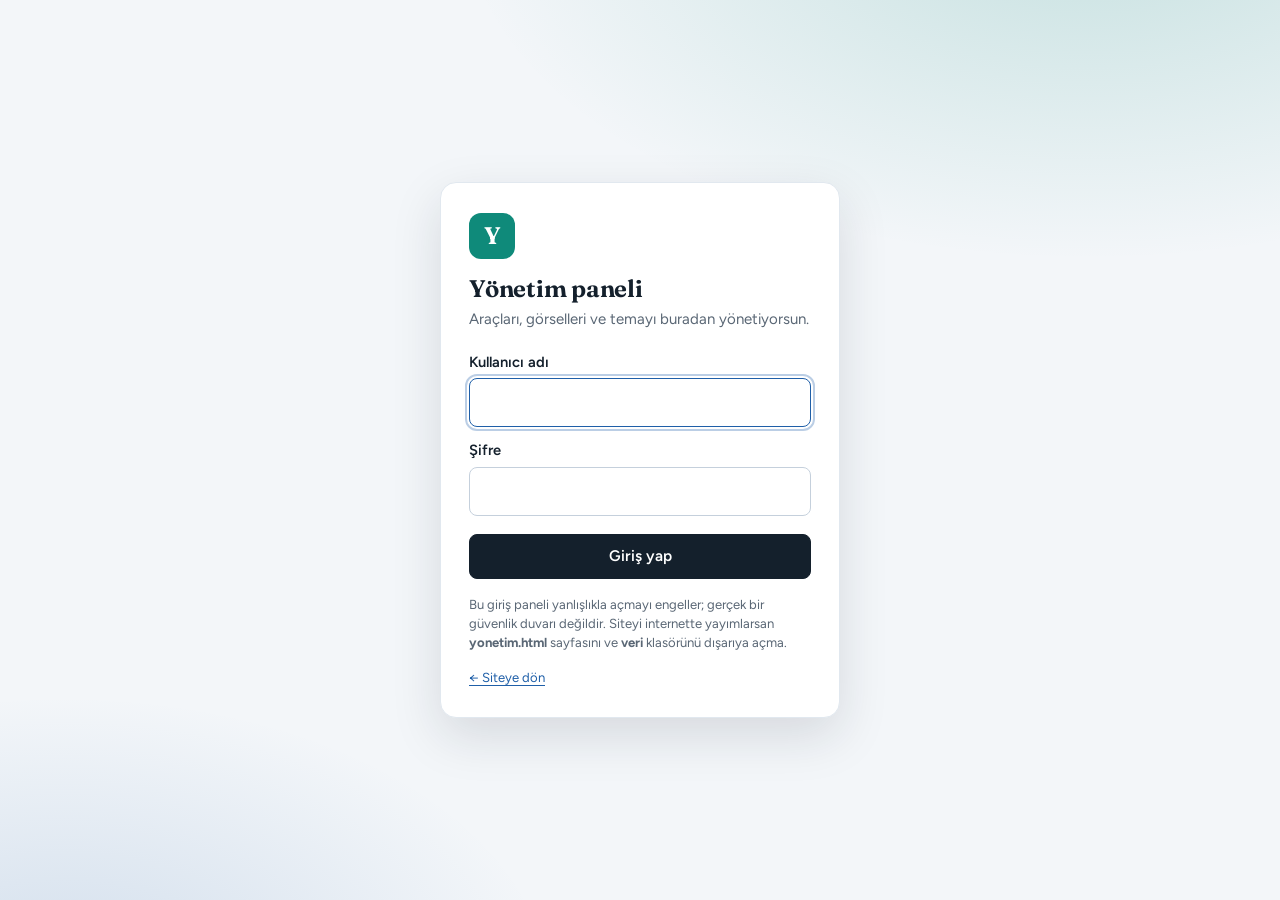
==== yonetim.html @ ee68c1e3 "Öğretmenin Yapay Zekâ Rehberi: site ve yönetim paneli Kurulum gerektirmeyen, öğretmenler için göreve" ====
<!doctype html>
<html lang="tr">
<head>
  <meta charset="utf-8">
  <meta name="viewport" content="width=device-width, initial-scale=1">
  <meta name="robots" content="noindex, nofollow">
  <title>Yönetim Paneli · Öğretmenin Yapay Zekâ Rehberi</title>
  <link rel="preconnect" href="https://fonts.googleapis.com">
  <link rel="preconnect" href="https://fonts.gstatic.com" crossorigin>
  <link href="https://fonts.googleapis.com/css2?family=Figtree:wght@400;500;600;700&family=Fraunces:opsz,wght@9..144,500;9..144,650&display=swap" rel="stylesheet">
  <link rel="stylesheet" href="css/site.css">
  <link rel="stylesheet" href="css/yonetim.css">
  <script src="veri/site.js"></script>
  <script src="veri/tema.js"></script>
  <script src="js/tema.js"></script>
  <script src="js/ikonlar.js"></script>
</head>
<body class="panel-govde">

  <!-- Giriş ekranı -->
  <div class="giris-perde" id="giris-perde">
    <form class="giris-kutu" id="giris-form" autocomplete="on">
      <div class="isaret">Y</div>
      <h1>Yönetim paneli</h1>
      <p class="giris-alt">Araçları, görselleri ve temayı buradan yönetiyorsun.</p>
      <label class="alan">
        <span>Kullanıcı adı</span>
        <input class="girdi" id="g-kullanici" name="username" autocomplete="username" required>
      </label>
      <label class="alan">
        <span>Şifre</span>
        <input class="girdi" id="g-sifre" name="password" type="password" autocomplete="current-password" required>
      </label>
      <p class="hata" id="g-hata" role="alert" hidden></p>
      <button class="dugme" type="submit" id="g-gonder">Giriş yap</button>
      <p class="giris-not">
        Bu giriş paneli yanlışlıkla açmayı engeller; gerçek bir güvenlik duvarı değildir.
        Siteyi internette yayımlarsan <strong>yonetim.html</strong> sayfasını ve <strong>veri</strong>
        klasörünü dışarıya açma.
      </p>
      <p class="giris-not"><a href="index.html">← Siteye dön</a></p>
    </form>
  </div>

  <!-- Panel -->
  <div class="panel" id="panel" hidden>
    <aside class="yan">
      <div class="yan-marka">
        <span class="isaret" id="yan-im">Y</span>
        <span>
          <strong id="yan-ad">Rehber</strong>
          <small>Yönetim paneli</small>
        </span>
      </div>

      <nav id="yan-menu" aria-label="Panel bölümleri"></nav>

      <div class="yan-dip">
        <p class="sunucu-durum" id="sunucu-durum"></p>
        <a href="index.html" target="_blank" rel="noopener">Siteyi yeni sekmede aç</a>
        <button type="button" id="cikis">Çıkış yap</button>
      </div>
    </aside>

    <div class="ic">
      <header class="panel-ust">
        <h1 id="bolum-baslik">Panel</h1>
        <span class="kayit-durum temiz" id="kayit-durum"><span class="nokta"></span><span id="kayit-yazi">Her şey kayıtlı</span></span>
        <button class="dugme" type="button" id="kaydet-dugme">Kaydet</button>
      </header>
      <main class="govde" id="bolum" tabindex="-1"></main>
    </div>
  </div>

  <div id="bildirim" class="bildirim" role="status" aria-live="polite"></div>

  <script src="veri/yonetici.js"></script>
  <script src="veri/araclar.js"></script>
  <script src="veri/gorseller.js"></script>
  <script src="veri/gorevler.js"></script>
  <script src="veri/rehber.js"></script>
  <script src="js/ozet.js"></script>
  <script src="js/yonetim.js"></script>
</body>
</html>
---- css/site.css ----
/* Öğretmenin Yapay Zekâ Rehberi: sakin, okunaklı bir okul teması.
   Renkleri değiştirmek için yalnızca aşağıdaki değişkenleri düzenlemen yeterli. */
:root {
  color-scheme: light;
  --kagit: #f3f6f9;
  --kart: #ffffff;
  --murekkep: #14202c;
  --soluk: #5a6775;
  --cizgi: #e1e8ef;
  --cizgi-koyu: #c5d0dc;
  --altin: #0f8a7a;
  --altin-koyu: #0a6256;
  --altin-acik: #e2f3f0;
  --kenar: #0f8a7a;
  --tahta: #152430;
  --tahta-yazi: #e9f0f5;
  --tahta-soluk: #9db1c0;
  --tebesir: #5fd3bd;

  --k-metin: #1f5fa8;
  --k-gorsel: #b0541f;
  --k-video: #76398a;
  --k-ses: #11796a;
  --k-egitim: #8a6414;
  --k-web20: #475a6b;

  --tehlike: #9c2f2b;
  --tehlike-acik: #fcecea;
  --basari: #11796a;

  --serif: "Fraunces", Georgia, "Times New Roman", serif;
  --sans: "Figtree", "Segoe UI", system-ui, -apple-system, sans-serif;
  --golge: 0 1px 2px rgba(20, 32, 44, .05), 0 8px 24px rgba(20, 32, 44, .07);
  --yaricap: 12px;
  --yazi-boyu: 17px;

  /* Koyu yüzeyler: düğme, alt bilgi, seçili menü. Koyu temada bunlar da değişir. */
  --koyu: #14202c;
  --koyu-yazi: #ffffff;
  --koyu-soluk: #dfe5ea;
  --pastel-yesil: #e4f2ea;
  --pastel-sari: #fdf3dc;
  --pastel-kirmizi: #f2e9e6;
}

* { box-sizing: border-box; }
html { scroll-behavior: smooth; -webkit-text-size-adjust: 100%; }
body {
  margin: 0;
  background: var(--kagit);
  color: var(--murekkep);
  font-family: var(--sans);
  font-size: var(--yazi-boyu, 17px);
  line-height: 1.6;
  min-height: 100vh;
  display: flex;
  flex-direction: column;
}
main { flex: 1; outline: none; }
h1, h2, h3 { font-family: var(--serif); font-weight: 650; line-height: 1.15; margin: 0; letter-spacing: -.01em; text-wrap: balance; }
h1 { font-size: clamp(2.1rem, 5.5vw, 3.6rem); }
h2 { font-size: clamp(1.5rem, 3vw, 2.05rem); }
h3 { font-size: 1.2rem; font-weight: 500; }
p { margin: 0 0 1em; }
a { color: var(--k-metin); text-underline-offset: 3px; }
ul, ol { margin: 0; padding-left: 1.25em; }
li { margin-bottom: .45em; }
li::marker { color: var(--soluk); }
:focus-visible { outline: 3px solid var(--k-metin); outline-offset: 2px; border-radius: 4px; }

.kap { width: min(1120px, 100% - 40px); margin-inline: auto; }
.dar { width: min(780px, 100%); }
.atla { position: absolute; left: -999px; top: 8px; background: var(--koyu); color: var(--koyu-yazi); padding: 8px 14px; border-radius: 6px; z-index: 20; }
.atla:focus { left: 12px; }

/* Üst menü */
.ust { background: var(--kagit); border-bottom: 1px solid var(--cizgi); position: sticky; top: 0; z-index: 10; }
.ust-ic { display: flex; align-items: center; gap: 24px; min-height: 66px; flex-wrap: wrap; }
.marka { display: flex; align-items: center; gap: 10px; text-decoration: none; color: inherit; margin-right: auto; padding: 8px 0; }
.marka-logo { width: 40px; height: 40px; object-fit: contain; }
.marka-yazi { display: flex; flex-direction: column; line-height: 1.2; }
.marka-yazi strong { font-family: var(--serif); font-size: 1.12rem; font-weight: 650; }
.marka-yazi small { font-size: .74rem; color: var(--soluk); letter-spacing: .02em; }
.menu { display: flex; gap: 4px; }
.menu a { color: var(--murekkep); text-decoration: none; font-weight: 500; font-size: .95rem; padding: 7px 11px; border-radius: 7px; white-space: nowrap; }
.menu a:hover { background: var(--altin-acik); }
.menu a[aria-current="page"] { background: var(--koyu); color: var(--koyu-yazi); }
.menu-dugme { display: none; font: inherit; font-weight: 600; background: transparent; color: inherit; border: 1px solid var(--cizgi-koyu); border-radius: 7px; padding: 6px 12px; cursor: pointer; }

/* Kahraman alan */
.defter {
  position: relative;
  overflow: hidden;
  background:
    radial-gradient(900px 420px at 88% -12%, color-mix(in srgb, var(--altin) 16%, transparent), transparent 70%),
    radial-gradient(720px 380px at 6% 115%, color-mix(in srgb, var(--k-metin) 12%, transparent), transparent 70%),
    linear-gradient(180deg, var(--kart) 0%, var(--kagit) 100%);
  border-bottom: 1px solid var(--cizgi);
}
.defter-ic { padding: 58px 0 48px; position: relative; }
.ust-etiket {
  display: inline-block; font-size: .8rem; font-weight: 600; color: var(--altin-koyu);
  letter-spacing: .03em; margin-bottom: 14px;
  background: var(--altin-acik); border: 1px solid color-mix(in srgb, var(--altin) 28%, transparent);
  border-radius: 99px; padding: 4px 12px;
}
.defter h1 { max-width: 15ch; }
.defter .giris { font-size: 1.16rem; max-width: 56ch; margin: 16px 0 24px; }
.ara-form { display: flex; gap: 8px; max-width: 540px; }
.ara-form input { flex: 1; min-width: 0; }
.girdi, .ara-form input {
  font: inherit; color: inherit; background: var(--kart);
  border: 1.5px solid var(--cizgi-koyu); border-radius: 8px; padding: 10px 14px; width: 100%;
}
.girdi:focus, .ara-form input:focus { border-color: var(--k-metin); outline: 2px solid color-mix(in srgb, var(--k-metin) 30%, transparent); }
.sayilar { font-size: .92rem; color: var(--soluk); margin: 14px 0 0; }

.bolum { padding: 46px 0; }
.bolum-bas { display: flex; flex-wrap: wrap; align-items: baseline; justify-content: space-between; gap: 6px 20px; margin-bottom: 22px; }
.bolum-bas p { margin: 0; color: var(--soluk); }
.bolum + .bolum { padding-top: 0; }

/* Düğmeler */
.dugme {
  display: inline-flex; align-items: center; justify-content: center; gap: 6px;
  font: inherit; font-weight: 600; font-size: .96rem; text-decoration: none; cursor: pointer;
  background: var(--koyu); color: var(--koyu-yazi); border: 1.5px solid var(--koyu); border-radius: 8px; padding: 9px 16px;
}
.dugme:hover { background: color-mix(in srgb, var(--koyu) 86%, var(--kart)); border-color: color-mix(in srgb, var(--koyu) 86%, var(--kart)); }
.dugme.ikincil { background: transparent; color: var(--murekkep); border-color: var(--cizgi-koyu); }
.dugme.ikincil:hover { background: var(--altin-acik); border-color: var(--altin-koyu); }

/* Ayraç sekmeli kart */
.gorev-izgara { display: grid; grid-template-columns: repeat(auto-fill, minmax(290px, 1fr)); gap: 30px 20px; }
.sekmeli { position: relative; display: block; text-decoration: none; color: inherit; margin-top: 18px; height: calc(100% - 18px); }
.sekme {
  position: absolute; left: 14px; top: -22px; height: 23px; padding: 2px 11px 0;
  border-radius: 7px 7px 0 0; color: var(--koyu-yazi); font-size: .75rem; font-weight: 600; letter-spacing: .02em; white-space: nowrap;
}
.sekmeli-ic {
  background: var(--kart); border: 1px solid var(--cizgi); border-radius: var(--yaricap);
  padding: 16px 18px 15px; height: 100%; display: flex; flex-direction: column; transition: transform .14s ease, box-shadow .14s ease, border-color .14s ease;
}
a.sekmeli:hover .sekmeli-ic { transform: translateY(-2px); box-shadow: var(--golge); border-color: var(--cizgi-koyu); }
.sekmeli h3 { font-size: 1.24rem; margin-bottom: 5px; }
.sekmeli p { margin: 0 0 10px; color: var(--soluk); font-size: .94rem; line-height: 1.45; }
.sekmeli .kart-alt { margin-top: auto; font-size: .83rem; color: var(--soluk); display: flex; flex-wrap: wrap; gap: 4px 12px; }
.sekmeli .kart-alt b { color: var(--murekkep); font-weight: 600; }

.r-metin { background: var(--k-metin); } .y-metin { color: var(--k-metin); }
.r-gorsel { background: var(--k-gorsel); } .y-gorsel { color: var(--k-gorsel); }
.r-video { background: var(--k-video); } .y-video { color: var(--k-video); }
.r-ses { background: var(--k-ses); } .y-ses { color: var(--k-ses); }
.r-egitim { background: var(--k-egitim); } .y-egitim { color: var(--k-egitim); }
.r-web20 { background: var(--k-web20); } .y-web20 { color: var(--k-web20); }

/* Üç adım */
.uc-adim { display: grid; grid-template-columns: repeat(auto-fit, minmax(250px, 1fr)); gap: 0; border-top: 2px solid var(--murekkep); }
.uc-adim > a { display: block; text-decoration: none; color: inherit; padding: 18px 22px 18px 0; border-bottom: 1px solid var(--cizgi); }
.uc-adim > a:hover h3 { text-decoration: underline; text-underline-offset: 4px; }
.uc-adim .no { font-family: var(--serif); font-size: 1.05rem; color: var(--altin-koyu); }
.uc-adim h3 { margin: 2px 0 6px; font-size: 1.3rem; }
.uc-adim p { margin: 0; color: var(--soluk); font-size: .96rem; }

/* Rozet */
.rozetler { display: flex; flex-wrap: wrap; gap: 6px; }
.rozet { display: inline-block; font-size: .78rem; font-weight: 600; padding: 2px 9px; border-radius: 99px; border: 1px solid var(--cizgi-koyu); background: var(--kart); color: var(--murekkep); white-space: nowrap; }
.rozet.ucretsiz, .rozet.ogretmen { background: var(--pastel-yesil); border-color: color-mix(in srgb, var(--pastel-yesil) 70%, var(--murekkep)); color: color-mix(in srgb, var(--basari) 80%, var(--murekkep)); }
.rozet.kismen { background: var(--pastel-sari); border-color: color-mix(in srgb, var(--pastel-sari) 70%, var(--murekkep)); color: color-mix(in srgb, var(--k-egitim) 85%, var(--murekkep)); }
.rozet.ucretli { background: var(--pastel-kirmizi); border-color: color-mix(in srgb, var(--pastel-kirmizi) 70%, var(--murekkep)); color: color-mix(in srgb, var(--k-gorsel) 80%, var(--murekkep)); }
.rozet.yeni { background: var(--koyu); border-color: var(--koyu); color: var(--koyu-yazi); }

/* Araçlar */
.sayfa-bas { padding: 40px 0 8px; }
.sayfa-bas .giris { font-size: 1.1rem; max-width: 62ch; margin: 12px 0 0; }
.kirinti { font-size: .9rem; color: var(--soluk); margin-bottom: 12px; }
.kirinti a { color: var(--soluk); }
.filtre { display: grid; gap: 12px; margin: 22px 0 8px; }
.filtre .girdi { max-width: 460px; }
.cipler { display: flex; flex-wrap: wrap; gap: 6px; }
.cip { font: inherit; font-size: .9rem; font-weight: 500; background: transparent; color: var(--murekkep); border: 1.5px solid var(--cizgi-koyu); border-radius: 99px; padding: 4px 13px; cursor: pointer; }
.cip:hover { border-color: var(--murekkep); }
.cip[aria-pressed="true"] { background: var(--koyu); border-color: var(--koyu); color: var(--koyu-yazi); }
.sonuc-say { color: var(--soluk); font-size: .92rem; margin: 10px 0 0; }
.grup { margin-top: 30px; }
.grup-bas { display: flex; align-items: baseline; gap: 10px; flex-wrap: wrap; margin-bottom: 6px; }
.grup-bas h2 { font-size: 1.45rem; }
.grup-bas span { color: var(--soluk); font-size: .94rem; }
.arac-izgara { display: grid; grid-template-columns: repeat(auto-fill, minmax(290px, 1fr)); gap: 30px 18px; margin-top: 8px; }
.arac-izgara .sekmeli h3 { font-size: 1.16rem; }
.bos { padding: 34px 0; color: var(--soluk); }
.kapanan { margin-top: 44px; border: 1px solid var(--cizgi-koyu); border-radius: var(--yaricap); background: var(--kart); padding: 4px 18px; }
.kapanan summary { cursor: pointer; font-weight: 600; padding: 10px 0; }
.kapanan ul { list-style: none; padding: 0 0 12px; }
.kapanan li { padding: 8px 0; border-top: 1px solid var(--cizgi); margin: 0; font-size: .96rem; }

/* Araç ayrıntısı */
.iki-sutun { display: grid; grid-template-columns: minmax(0, 1fr) 300px; gap: 40px; align-items: start; padding: 26px 0 50px; }
.icerik > section + section { margin-top: 34px; }
.icerik h2 { font-size: 1.4rem; margin-bottom: 12px; }
.kunye { background: var(--kart); border: 1px solid var(--cizgi); border-radius: var(--yaricap); padding: 18px; position: sticky; top: 84px; }
.kunye dl { margin: 0 0 16px; }
.kunye dt { font-size: .78rem; color: var(--soluk); font-weight: 600; }
.kunye dd { margin: 0 0 11px; font-size: .95rem; line-height: 1.4; }
.kunye .dugme { width: 100%; }
.dikkat { background: var(--tehlike-acik); border-radius: var(--yaricap); padding: 13px 16px; color: color-mix(in srgb, var(--tehlike) 75%, var(--murekkep)); border-left: 4px solid var(--tehlike); }
.dikkat strong { display: block; margin-bottom: 2px; color: var(--tehlike); }
.not { background: var(--altin-acik); border-radius: var(--yaricap); padding: 13px 16px; color: var(--altin-koyu); }
.not strong { display: block; margin-bottom: 2px; }

/* Kara tahta: hazır prompt */
.tahta { background: var(--tahta); color: var(--tahta-yazi); border-radius: var(--yaricap); overflow: hidden; border: 1px solid color-mix(in srgb, var(--tahta) 80%, var(--tahta-yazi)); box-shadow: var(--golge); }
.tahta-bas { display: flex; align-items: center; justify-content: space-between; gap: 12px; padding: 9px 12px 9px 16px; border-bottom: 1px solid rgba(255, 255, 255, .12); }
.tahta-bas span { font-size: .84rem; color: var(--tahta-soluk); font-weight: 500; }
.tahta pre { margin: 0; padding: 14px 16px 16px; font-family: var(--sans); font-size: 1rem; line-height: 1.6; white-space: pre-wrap; overflow-wrap: anywhere; }
.tahta mark { background: rgba(95, 211, 189, .15); color: var(--tebesir); border-radius: 4px; padding: 0 3px; }
.kopyala { font: inherit; font-size: .86rem; font-weight: 600; background: var(--tebesir); color: color-mix(in srgb, var(--tebesir) 22%, #000); border: 0; border-radius: 7px; padding: 5px 12px; cursor: pointer; flex-shrink: 0; }
.kopyala:hover { background: color-mix(in srgb, var(--tebesir) 80%, #fff); }
.kopyala:focus-visible { outline-color: #fff; }
.alt-not { font-size: .9rem; color: var(--soluk); margin: 8px 0 0; }

/* Görev sayfası */
.tercih { list-style: none; padding: 0; display: grid; gap: 10px; }
.tercih li { margin: 0; }
.tercih a.satir { display: grid; grid-template-columns: 76px auto 1fr auto; gap: 4px 14px; align-items: center; background: var(--kart); border: 1px solid var(--cizgi); border-radius: var(--yaricap); padding: 12px 16px; text-decoration: none; color: inherit; }
.tercih a.satir:hover { border-color: var(--cizgi-koyu); box-shadow: var(--golge); }
.tercih .sira { font-size: .78rem; font-weight: 600; color: var(--soluk); }
.tercih li:first-child .sira { color: var(--altin-koyu); }
.tercih strong { font-family: var(--serif); font-weight: 500; font-size: 1.1rem; }
.tercih small { display: block; color: var(--soluk); font-size: .92rem; line-height: 1.4; }
.adimlar { counter-reset: a; list-style: none; padding: 0; }
.adimlar li { counter-increment: a; position: relative; padding-left: 40px; margin-bottom: 12px; }
.adimlar li::before { content: counter(a); position: absolute; left: 0; top: 1px; width: 27px; height: 27px; border-radius: 50%; background: var(--koyu); color: var(--koyu-yazi); font-size: .85rem; font-weight: 600; display: grid; place-items: center; }
.kontrol { list-style: none; padding: 0; }
.kontrol li { margin: 0; border-top: 1px solid var(--cizgi); }
.kontrol li:last-child { border-bottom: 1px solid var(--cizgi); }
.kontrol label { display: flex; gap: 10px; align-items: flex-start; padding: 9px 2px; cursor: pointer; }
.kontrol input { width: 18px; height: 18px; margin-top: 4px; accent-color: var(--basari); flex-shrink: 0; }
.kontrol input:checked + span { color: var(--soluk); text-decoration: line-through; }

/* Prompt atölyesi */
.kiyas { display: grid; grid-template-columns: repeat(auto-fit, minmax(300px, 1fr)); gap: 18px; }
.kiyas > div { background: var(--kart); border: 1px solid var(--cizgi); border-radius: var(--yaricap); padding: 16px 18px; }
.kiyas h3 { font-family: var(--sans); font-weight: 700; font-size: .92rem; margin-bottom: 7px; }
.kiyas .zayif h3 { color: var(--tehlike); }
.kiyas .guclu h3 { color: var(--basari); }
.kiyas p { margin: 0; }
.kiyas .acik { color: var(--soluk); font-size: .92rem; margin-top: 9px; }
.parca { border-radius: 3px; padding: 1px 3px; -webkit-box-decoration-break: clone; box-decoration-break: clone; }
.p-rol { background: color-mix(in srgb, var(--k-metin) 18%, var(--kart)); }
.p-gorev { background: color-mix(in srgb, var(--k-gorsel) 18%, var(--kart)); }
.p-hedef { background: color-mix(in srgb, var(--k-ses) 18%, var(--kart)); }
.p-bicim { background: color-mix(in srgb, var(--k-video) 18%, var(--kart)); }
.p-sinir { background: color-mix(in srgb, var(--k-egitim) 20%, var(--kart)); }
.gosterge { display: flex; flex-wrap: wrap; gap: 6px 14px; font-size: .86rem; margin: 12px 0 0; padding: 0; list-style: none; }
.gosterge li { margin: 0; }
.formul { display: grid; grid-template-columns: repeat(auto-fit, minmax(190px, 1fr)); gap: 12px; }
.formul > div { padding: 13px 15px; border-radius: var(--yaricap); }
.formul strong { display: block; font-family: var(--serif); font-size: 1.06rem; font-weight: 500; }
.formul span { font-size: .91rem; color: color-mix(in srgb, var(--soluk) 75%, var(--murekkep)); line-height: 1.4; display: block; margin-top: 3px; }
.atolye { display: grid; grid-template-columns: minmax(0, 1fr) minmax(0, 1.15fr); gap: 26px; align-items: start; }
.alan { display: block; margin-bottom: 12px; }
.alan > span { display: block; font-weight: 600; font-size: .92rem; margin-bottom: 4px; }
.alan small { display: block; color: var(--soluk); font-size: .84rem; margin-top: 3px; line-height: 1.35; }
.atolye-sonuc { position: sticky; top: 84px; }
.tahta .parca { background: transparent; padding: 0; }
.tahta .p-rol { color: #bcd2f5; } .tahta .p-gorev { color: #f6c6ae; } .tahta .p-hedef { color: #b7e6cd; } .tahta .p-bicim { color: #e3c5ea; } .tahta .p-sinir { color: #f7e59b; }
.kutuphane { display: grid; gap: 22px; }
.kutuphane-oge h3 { margin-bottom: 8px; }
.kutuphane-oge h3 a { color: inherit; text-decoration-color: var(--cizgi-koyu); }

/* Rehber sayfaları */
.ilkeler { display: grid; grid-template-columns: repeat(auto-fit, minmax(290px, 1fr)); gap: 0 30px; border-top: 2px solid var(--murekkep); }
.ilkeler > div { padding: 14px 0; border-bottom: 1px solid var(--cizgi); }
.ilkeler h3 { margin-bottom: 4px; }
.ilkeler p { margin: 0; color: color-mix(in srgb, var(--soluk) 75%, var(--murekkep)); font-size: .98rem; }
.yap-yapma { display: grid; grid-template-columns: repeat(auto-fit, minmax(300px, 1fr)); gap: 18px; }
.yap-yapma > div { background: var(--kart); border: 1px solid var(--cizgi); border-radius: var(--yaricap); padding: 16px 18px 12px; }
.yap-yapma h3 { font-family: var(--sans); font-weight: 700; font-size: 1rem; margin-bottom: 9px; }
.yap-yapma .yapma h3 { color: var(--tehlike); }
.yap-yapma .yap h3 { color: var(--basari); }
.tablo-sar { overflow-x: auto; border: 1px solid var(--cizgi); border-radius: var(--yaricap); background: var(--kart); }
table { border-collapse: collapse; width: 100%; font-size: .94rem; }
th { text-align: left; font-size: .8rem; color: var(--soluk); font-weight: 600; background: color-mix(in srgb, var(--kagit) 70%, var(--cizgi)); }
th, td { padding: 8px 14px; border-bottom: 1px solid var(--cizgi); vertical-align: top; }
tr:last-child td { border-bottom: 0; }
.kaynak { list-style: none; padding: 0; }
.kaynak li { padding: 10px 0; border-top: 1px solid var(--cizgi); margin: 0; }
.kaynak small { display: block; color: var(--soluk); }
.turler { display: grid; grid-template-columns: repeat(auto-fill, minmax(320px, 1fr)); gap: 14px; }
.tur { background: var(--kart); border: 1px solid var(--cizgi); border-radius: var(--yaricap); padding: 15px 18px; }
.tur h3 { font-family: var(--serif); font-size: 1.16rem; }
.tur .en { font-size: .8rem; color: var(--soluk); margin-bottom: 7px; }
.tur p { margin: 0 0 8px; font-size: .96rem; }
.tur .araclar-kisa { font-size: .88rem; color: var(--soluk); margin: 0; }
.terimler { margin: 0; display: grid; grid-template-columns: 160px 1fr; }
.terimler dt, .terimler dd { padding: 9px 0; border-top: 1px solid var(--cizgi); margin: 0; }
.terimler dt { font-weight: 600; padding-right: 12px; }

/* Alt bilgi */
.alt { margin-top: 40px; background: var(--koyu); color: var(--koyu-soluk); }
.alt-ic { display: flex; justify-content: space-between; align-items: center; flex-wrap: wrap; gap: 14px 30px; padding: 26px 0; }
.alt strong { font-family: var(--serif); font-weight: 500; font-size: 1.04rem; color: var(--koyu-yazi); }
.alt p { margin: 2px 0 0; font-size: .88rem; max-width: 70ch; }
.alt-ekle { color: var(--koyu-yazi); font-weight: 600; font-size: .94rem; border: 1px solid rgba(255, 255, 255, .4); border-radius: 8px; padding: 7px 14px; text-decoration: none; white-space: nowrap; }
.alt-ekle:hover { background: rgba(255, 255, 255, .1); }

.bildirim { position: fixed; left: 50%; bottom: 22px; transform: translate(-50%, 20px); background: var(--koyu); color: var(--koyu-yazi); padding: 8px 18px; border-radius: 99px; font-size: .93rem; font-weight: 500; opacity: 0; pointer-events: none; transition: opacity .18s, transform .18s; z-index: 30; }
.bildirim.acik { opacity: 1; transform: translate(-50%, 0); }

/* Yönetim sayfası */
.yon-izgara { display: grid; grid-template-columns: minmax(0, 1.1fr) minmax(0, .9fr); gap: 34px; align-items: start; padding: 24px 0 50px; }
.yon-kart { background: var(--kart); border: 1px solid var(--cizgi); border-radius: var(--yaricap); padding: 20px; }
.yon-kart + .yon-kart { margin-top: 18px; }
.yon-kart h2 { font-size: 1.28rem; margin-bottom: 12px; }
.alan-cift { display: grid; grid-template-columns: 1fr 1fr; gap: 0 14px; }
.onay-grup { display: flex; flex-wrap: wrap; gap: 6px 14px; }
.onay-grup label { display: flex; gap: 6px; align-items: center; font-size: .95rem; cursor: pointer; }
fieldset { border: 0; padding: 0; margin: 0 0 12px; }
legend { font-weight: 600; font-size: .92rem; padding: 0; margin-bottom: 5px; }
details.ayrinti { border-top: 1px solid var(--cizgi); margin-top: 8px; padding-top: 10px; }
details.ayrinti summary { font-weight: 600; cursor: pointer; margin-bottom: 10px; }
.hata { color: var(--tehlike); font-size: .9rem; font-weight: 500; margin: 8px 0 0; }
.dugmeler { display: flex; flex-wrap: wrap; gap: 8px; margin-top: 14px; }
.yon-liste { list-style: none; padding: 0; margin: 0; max-height: 440px; overflow-y: auto; }
.yon-liste li { display: flex; align-items: center; justify-content: space-between; gap: 10px; padding: 7px 0; border-top: 1px solid var(--cizgi); margin: 0; font-size: .95rem; }
.yon-liste small { color: var(--soluk); display: block; font-size: .8rem; }
.mini { font: inherit; font-size: .82rem; font-weight: 600; background: transparent; border: 1px solid var(--cizgi-koyu); color: inherit; border-radius: 6px; padding: 2px 9px; cursor: pointer; }
.mini:hover { background: var(--altin-acik); }
.mini.sil:hover { background: var(--tehlike-acik); border-color: var(--tehlike); color: var(--tehlike); }
.mini-grup { display: flex; gap: 5px; flex-shrink: 0; }
.taslak-uyari { background: var(--pastel-sari); border-radius: 8px; padding: 10px 14px; margin-bottom: 14px; color: color-mix(in srgb, var(--k-egitim) 85%, var(--murekkep)); font-size: .94rem; }
.taslak-uyari[hidden] { display: none; }

@media (max-width: 920px) {
  .iki-sutun, .atolye, .yon-izgara { grid-template-columns: 1fr; gap: 24px; }
  .kunye, .atolye-sonuc { position: static; }
  .kunye { order: -1; }
}
@media (max-width: 860px) {
  .menu-dugme { display: block; }
  .menu { display: none; flex-direction: column; width: 100%; padding-bottom: 10px; }
  .menu.acik { display: flex; }
  .menu a { padding: 10px 11px; }
}
@media (max-width: 560px) {
  body { font-size: 16px; }
  .kap { width: calc(100% - 32px); }
  .defter-ic { padding: 40px 0 36px; }
  .defter-ic { padding: 34px 0 30px 14px; }
  .gorev-izgara, .arac-izgara { grid-template-columns: 1fr; }
  .tercih a.satir { grid-template-columns: auto 1fr; }
  .tercih .sira, .tercih .rozet { grid-column: 1 / -1; }
  .tercih .rozet { justify-self: start; }
  .terimler { grid-template-columns: 1fr; }
  .terimler dd { border-top: 0; padding-top: 0; }
  .alan-cift { grid-template-columns: 1fr; }
  .ara-form .dugme { padding-inline: 12px; }
}
@media (prefers-reduced-motion: reduce) {
  html { scroll-behavior: auto; }
  * { transition: none !important; animation: none !important; }
}

/* ---------- Araç logoları ve tanıtım görselleri ---------- */
.logo {
  flex-shrink: 0; width: 44px; height: 44px; border-radius: 10px;
  /* Logolar beyaz zemin için tasarlandığından koyu temada da beyaz kalır. */
  background: #fff; border: 1px solid var(--cizgi);
  display: grid; place-items: center; overflow: hidden; padding: 5px;
}
.logo img { width: 100%; height: 100%; object-fit: contain; display: block; }
.logo-harf { color: var(--koyu-yazi); font-family: var(--serif); font-size: 1.25rem; font-weight: 650; padding: 0; border: 0; }

.kart-bas { display: flex; align-items: center; gap: 12px; margin-bottom: 8px; }
.kart-bas h3 { margin: 0; font-size: 1.18rem; }

.logo.mini { width: 26px; height: 26px; border-radius: 7px; padding: 3px; }
.logo.mini.logo-harf { font-size: .8rem; padding: 0; }
.logo-dizi { display: inline-flex; gap: 5px; vertical-align: middle; margin-right: 8px; }

.logo.buyuk { width: 68px; height: 68px; border-radius: 14px; padding: 9px; box-shadow: var(--golge); }
.logo.buyuk.logo-harf { font-size: 2rem; padding: 0; }
.baslik-satir { display: flex; align-items: center; gap: 18px; flex-wrap: wrap; }

.onizleme {
  margin: 0 0 26px; border: 1px solid var(--cizgi); border-radius: var(--yaricap);
  overflow: hidden; background: var(--kart); box-shadow: var(--golge);
}
.onizleme img { display: block; width: 100%; height: auto; max-height: 340px; object-fit: cover; object-position: top center; }
.onizleme figcaption { font-size: .82rem; color: var(--soluk); padding: 8px 14px; border-top: 1px solid var(--cizgi); }

.tercih .logo { margin-right: 2px; }
ul.logolu { list-style: none; padding: 0; display: grid; gap: 8px; }
ul.logolu li { display: flex; align-items: center; gap: 10px; margin: 0; }
.yon-liste .logo + span { margin-right: auto; }

/* ---------- "Yapacağın işi seç" kutucukları ---------- */
/* Kart yerine ikon madalyonu: büyük ikon, altında küçük başlık.
   Madalyonun biçimi (yuvarlak / altıgen / yumuşak kare) panelden seçilir;
   .is-izgara üzerindeki sekil-* sınıfı belirler. */
.is-izgara {
  display: grid;
  grid-template-columns: repeat(auto-fill, minmax(126px, 1fr));
  gap: 26px 10px;
}
.is-kart {
  display: flex; flex-direction: column; align-items: center; gap: 11px;
  text-align: center; text-decoration: none; color: inherit; padding: 4px 2px;
}
.is-madalyon {
  width: 86px; height: 86px; display: grid; place-items: center;
  background: color-mix(in srgb, currentColor 11%, var(--kart));
  border: 1px solid color-mix(in srgb, currentColor 22%, var(--kart));
  transition: transform .2s ease, box-shadow .2s ease, background-color .2s ease;
}
.is-madalyon .ikon { width: 38px; height: 38px; }
.is-kart b { font-size: .9rem; font-weight: 600; line-height: 1.3; max-width: 15ch; color: var(--murekkep); }
.is-kart small { font-size: .76rem; color: var(--soluk); display: block; margin-top: 2px; }
.is-kart:hover .is-madalyon,
.is-kart:focus-visible .is-madalyon {
  transform: translateY(-5px);
  background: color-mix(in srgb, currentColor 20%, var(--kart));
  box-shadow: var(--golge);
}
.is-kart:hover b { text-decoration: underline; text-underline-offset: 3px; }
.is-kart:focus-visible { outline: none; }
.is-kart:focus-visible b { text-decoration: underline; text-underline-offset: 3px; }

.sekil-yuvarlak .is-madalyon { border-radius: 50%; }
.sekil-yumusak .is-madalyon { border-radius: 30%; }
.sekil-altigen .is-madalyon {
  border: 0; border-radius: 0;
  background: color-mix(in srgb, currentColor 15%, var(--kart));
  clip-path: polygon(50% 0%, 93.3% 25%, 93.3% 75%, 50% 100%, 6.7% 75%, 6.7% 25%);
}
.sekil-altigen .is-kart:hover .is-madalyon { box-shadow: none; }

/* ---------- Yeni eklenen araçlar şeridi ---------- */
.yeni-serit { background: var(--kagit); border-bottom: 1px solid var(--cizgi); padding: 13px 0; }
.yeni-ic { display: flex; align-items: center; gap: 10px 18px; flex-wrap: wrap; }
.yeni-etiket {
  display: inline-flex; align-items: center; gap: 8px; flex-shrink: 0;
  font-size: .76rem; font-weight: 700; letter-spacing: .05em; text-transform: uppercase;
  color: var(--altin-koyu);
}
.yeni-etiket::before {
  content: ''; width: 7px; height: 7px; border-radius: 50%; background: var(--altin);
  animation: nabiz 2.4s ease-in-out infinite;
}
.yeni-liste { display: flex; flex-wrap: wrap; gap: 8px; list-style: none; padding: 0; margin: 0; }
.yeni-liste li {
  margin: 0;
  animation: yeniGir .5s cubic-bezier(.2, .7, .3, 1) backwards;
  animation-delay: calc(var(--s) * 75ms);
}
.yeni-rozet {
  display: flex; align-items: center; gap: 8px; text-decoration: none; color: inherit;
  background: var(--kart); border: 1px solid var(--cizgi); border-radius: 99px;
  padding: 4px 14px 4px 4px; font-size: .87rem; font-weight: 600; white-space: nowrap;
  transition: transform .18s ease, box-shadow .18s ease, border-color .18s ease;
}
.yeni-rozet:hover, .yeni-rozet:focus-visible {
  transform: translateY(-3px); box-shadow: var(--golge); border-color: var(--cizgi-koyu);
}
.yeni-rozet .logo {
  width: 30px; height: 30px; border-radius: 50%; padding: 3px;
  animation: suzul 5s ease-in-out infinite;
  animation-delay: calc(var(--s) * 240ms);
}
.yeni-rozet:hover .logo { animation-play-state: paused; }

@keyframes yeniGir {
  from { opacity: 0; transform: translateY(12px) scale(.88); }
  to { opacity: 1; transform: none; }
}
@keyframes nabiz {
  0%, 100% { transform: scale(1); opacity: 1; }
  50% { transform: scale(1.7); opacity: .4; }
}
@keyframes suzul {
  0%, 100% { transform: translateY(0); }
  50% { transform: translateY(-3px); }
}

@media (max-width: 560px) {
  .is-izgara { grid-template-columns: repeat(auto-fill, minmax(104px, 1fr)); gap: 20px 8px; }
  .is-madalyon { width: 72px; height: 72px; }
  .is-madalyon .ikon { width: 32px; height: 32px; }
  .is-kart b { font-size: .84rem; }
  .yeni-liste { gap: 6px; }
  .yeni-rozet { font-size: .82rem; padding-right: 11px; }
}
---- css/yonetim.css ----
/* Yönetim panelinin görünümü. Renkler css/site.css ve veri/tema.js
   dosyalarındaki değişkenlerden gelir; tema değişince panel de değişir. */

body.panel-govde { display: block; min-height: 100vh; background: var(--kagit); }

/* Giriş perdesi ve panel "display: grid" kullandığı için hidden özniteliği
   tek başına yetmiyor; gizlemeyi burada kesinleştiriyoruz. */
[hidden] { display: none !important; }

/* ---------------- Giriş ekranı ---------------- */

.giris-perde {
  position: fixed; inset: 0; z-index: 50; display: grid; place-items: center; padding: 20px;
  background:
    radial-gradient(900px 500px at 85% -10%, color-mix(in srgb, var(--altin) 20%, transparent), transparent 70%),
    radial-gradient(700px 420px at 5% 110%, color-mix(in srgb, var(--k-metin) 16%, transparent), transparent 70%),
    var(--kagit);
}
.giris-kutu {
  width: min(400px, 100%); background: var(--kart); border: 1px solid var(--cizgi);
  border-radius: 16px; padding: 30px 28px; box-shadow: 0 18px 50px rgba(20, 32, 44, .13);
}
.giris-kutu .isaret {
  width: 46px; height: 46px; border-radius: 12px; background: var(--altin);
  display: grid; place-items: center; font-family: var(--serif); font-size: 1.5rem; font-weight: 650;
  margin-bottom: 16px; color: var(--koyu-yazi);
}
.giris-kutu h1 { font-size: 1.5rem; margin-bottom: 4px; }
.giris-kutu .giris-alt { color: var(--soluk); font-size: .94rem; margin-bottom: 20px; }
.giris-kutu .dugme { width: 100%; justify-content: center; margin-top: 6px; }
.giris-not { font-size: .82rem; color: var(--soluk); margin: 16px 0 0; line-height: 1.45; }

/* ---------------- Yerleşim ---------------- */

.panel { display: grid; grid-template-columns: 234px minmax(0, 1fr); min-height: 100vh; }

.yan {
  background: var(--tahta); color: var(--tahta-yazi); padding: 18px 14px 26px;
  display: flex; flex-direction: column; gap: 22px; position: sticky; top: 0; height: 100vh;
}
.yan-marka { display: flex; gap: 10px; align-items: center; }
.yan-marka .isaret {
  width: 34px; height: 34px; border-radius: 9px; background: var(--altin); color: var(--koyu-yazi);
  display: grid; place-items: center; font-family: var(--serif); font-weight: 650; flex-shrink: 0;
}
.yan-marka strong { font-family: var(--serif); font-size: 1rem; font-weight: 650; display: block; line-height: 1.2; }
.yan-marka small { font-size: .74rem; color: var(--tahta-soluk); }
.yan nav { display: flex; flex-direction: column; gap: 2px; }
.yan nav button {
  font: inherit; font-size: .95rem; font-weight: 500; text-align: left; display: flex; align-items: center; gap: 9px;
  background: transparent; border: 0; color: var(--tahta-yazi); padding: 9px 11px; border-radius: 8px; cursor: pointer;
}
.yan nav button:hover { background: color-mix(in srgb, var(--tahta-yazi) 12%, transparent); }
.yan nav button[aria-current="true"] { background: var(--altin); color: var(--koyu-yazi); }
.yan nav button .im { width: 18px; text-align: center; flex-shrink: 0; opacity: .9; }
.yan nav button .say {
  margin-left: auto; font-size: .76rem; font-weight: 600; background: color-mix(in srgb, var(--tahta-yazi) 16%, transparent);
  border-radius: 20px; padding: 1px 7px;
}
.yan-dip { margin-top: auto; display: flex; flex-direction: column; gap: 7px; font-size: .84rem; }
.yan-dip a, .yan-dip button {
  font: inherit; font-size: .88rem; font-weight: 500; color: var(--tahta-yazi); text-decoration: none;
  background: transparent; border: 1px solid color-mix(in srgb, var(--tahta-yazi) 26%, transparent); border-radius: 7px;
  padding: 6px 10px; cursor: pointer; text-align: center;
}
.yan-dip a:hover, .yan-dip button:hover { background: color-mix(in srgb, var(--tahta-yazi) 12%, transparent); }
.sunucu-durum { font-size: .76rem; color: var(--tahta-soluk); line-height: 1.4; padding: 0 2px; }
.sunucu-durum b { color: var(--tahta-yazi); font-weight: 600; }

.ic { min-width: 0; display: flex; flex-direction: column; }
.panel-ust {
  position: sticky; top: 0; z-index: 8; background: color-mix(in srgb, var(--kagit) 88%, transparent);
  backdrop-filter: blur(6px); border-bottom: 1px solid var(--cizgi);
  padding: 13px 26px; display: flex; align-items: center; gap: 14px; flex-wrap: wrap;
}
.panel-ust h1 { font-size: 1.35rem; margin-right: auto; }
.kayit-durum { font-size: .86rem; font-weight: 600; display: flex; align-items: center; gap: 6px; }
.kayit-durum.bekler { color: color-mix(in srgb, var(--k-egitim) 85%, var(--murekkep)); }
.kayit-durum.temiz { color: var(--basari); }
.kayit-durum .nokta { width: 8px; height: 8px; border-radius: 50%; background: currentColor; }
.govde { padding: 22px 26px 60px; max-width: 1180px; }

/* ---------------- Ortak parçalar ---------------- */

.p-kart {
  background: var(--kart); border: 1px solid var(--cizgi); border-radius: var(--yaricap);
  padding: 20px; margin-bottom: 18px;
}
.p-kart > h2 { font-size: 1.2rem; margin-bottom: 4px; }
.p-kart > .tanim { color: var(--soluk); font-size: .92rem; margin-bottom: 16px; line-height: 1.5; }
.p-kart.sari { background: var(--pastel-sari); border-color: color-mix(in srgb, var(--pastel-sari) 65%, var(--murekkep)); }
.p-baslik-satir { display: flex; align-items: center; gap: 12px; flex-wrap: wrap; margin-bottom: 14px; }
.p-baslik-satir h2 { font-size: 1.2rem; margin-right: auto; }

.sayilar { display: grid; grid-template-columns: repeat(auto-fit, minmax(135px, 1fr)); gap: 12px; }
.sayi-kutu { background: var(--kart); border: 1px solid var(--cizgi); border-radius: var(--yaricap); padding: 14px 16px; }
.sayi-kutu b { display: block; font-family: var(--serif); font-size: 1.9rem; font-weight: 650; line-height: 1.05; }
.sayi-kutu span { font-size: .85rem; color: var(--soluk); }

.arac-cubugu { display: flex; gap: 8px; flex-wrap: wrap; align-items: center; margin-bottom: 14px; }
.arac-cubugu .girdi { max-width: 260px; }
.arac-cubugu select.girdi { max-width: 180px; }

table.p-tablo { width: 100%; border-collapse: collapse; font-size: .94rem; }
table.p-tablo th {
  text-align: left; font-size: .78rem; text-transform: uppercase; letter-spacing: .04em;
  color: var(--soluk); font-weight: 700; padding: 7px 8px; border-bottom: 1px solid var(--cizgi-koyu); background: transparent;
}
table.p-tablo td { padding: 7px 8px; border-bottom: 1px solid var(--cizgi); vertical-align: middle; }
table.p-tablo tr:hover td { background: color-mix(in srgb, var(--altin-acik) 55%, transparent); }
table.p-tablo .ad-hucre { display: flex; align-items: center; gap: 9px; }
table.p-tablo .ad-hucre b { font-weight: 600; }
table.p-tablo .ad-hucre small { display: block; color: var(--soluk); font-size: .78rem; font-weight: 400; }
table.p-tablo .sag { text-align: right; white-space: nowrap; }
.bos-liste { color: var(--soluk); font-size: .94rem; padding: 18px 2px; }

.etiket-kutu {
  display: inline-block; font-size: .74rem; font-weight: 600; color: var(--koyu-yazi);
  border-radius: 5px; padding: 1px 7px; white-space: nowrap;
}
.durum-kapandi { background: var(--tehlike-acik); color: color-mix(in srgb, var(--tehlike) 80%, var(--murekkep)); border: 1px solid color-mix(in srgb, var(--tehlike) 40%, var(--kart)); font-size: .74rem; font-weight: 600; border-radius: 5px; padding: 1px 7px; }

/* Form parçaları */
.alan-uc { display: grid; grid-template-columns: repeat(3, 1fr); gap: 0 14px; }
.p-kart fieldset { margin-bottom: 14px; }
.satir-liste { display: flex; flex-direction: column; gap: 8px; }
.satir {
  display: grid; grid-template-columns: 170px minmax(0, 1fr) auto; gap: 8px; align-items: center;
}
.satir.ikili { grid-template-columns: minmax(0, 1fr) minmax(0, 1.4fr) auto; }
.satir.tekli { grid-template-columns: minmax(0, 1fr) auto; }
.satir .girdi { margin: 0; }
.ekle-satir { margin-top: 10px; }
.yardim { font-size: .84rem; color: var(--soluk); margin: 4px 0 10px; line-height: 1.45; }

/* Görseller */
.gorsel-izgara { display: grid; grid-template-columns: repeat(auto-fill, minmax(255px, 1fr)); gap: 14px; }
.gorsel-kutu { border: 1px solid var(--cizgi); border-radius: var(--yaricap); padding: 13px; background: var(--kart); }
.gorsel-kutu .bas { display: flex; align-items: center; gap: 9px; margin-bottom: 11px; }
.gorsel-kutu .bas b { font-size: .96rem; font-weight: 600; }
.gorsel-kutu .bas small { display: block; color: var(--soluk); font-size: .76rem; }
.yuva { border: 1px dashed var(--cizgi-koyu); border-radius: 9px; padding: 9px; margin-bottom: 9px; }
.yuva:last-child { margin-bottom: 0; }
.yuva > span { display: block; font-size: .78rem; font-weight: 700; text-transform: uppercase; letter-spacing: .04em; color: var(--soluk); margin-bottom: 7px; }
.yuva-ic { display: flex; align-items: center; gap: 10px; }
.onizleme-kare {
  width: 54px; height: 54px; border-radius: 8px; border: 1px solid var(--cizgi); background: var(--kart);
  display: grid; place-items: center; overflow: hidden; flex-shrink: 0;
}
.onizleme-kare img { max-width: 100%; max-height: 100%; object-fit: contain; }
.onizleme-kare.genis { width: 94px; }
.onizleme-kare.yok { color: var(--soluk); font-size: .72rem; text-align: center; line-height: 1.2; padding: 4px; }
.yuva-dugmeler { display: flex; flex-wrap: wrap; gap: 5px; }
.dosya-sec { position: relative; overflow: hidden; display: inline-block; }
.dosya-sec input[type=file] { position: absolute; inset: 0; opacity: 0; cursor: pointer; width: 100%; }

/* Tema */
.renk-izgara { display: grid; grid-template-columns: repeat(auto-fill, minmax(215px, 1fr)); gap: 10px 16px; }
.renk-satir { display: flex; align-items: center; gap: 9px; }
.renk-satir input[type=color] {
  width: 38px; height: 34px; padding: 0; border: 1px solid var(--cizgi-koyu); border-radius: 7px;
  background: none; cursor: pointer; flex-shrink: 0;
}
.renk-satir .girdi { font-family: ui-monospace, "Cascadia Code", Consolas, monospace; font-size: .86rem; width: 92px; flex-shrink: 0; }
.renk-satir label { font-size: .88rem; line-height: 1.25; }
.renk-satir label small { display: block; color: var(--soluk); font-size: .76rem; }
.hazir-izgara { display: grid; grid-template-columns: repeat(auto-fill, minmax(160px, 1fr)); gap: 10px; }
.hazir-tema {
  text-align: left; font: inherit; cursor: pointer; background: var(--kart);
  border: 2px solid var(--cizgi); border-radius: 11px; padding: 11px 12px;
}
.hazir-tema:hover { border-color: var(--cizgi-koyu); }
.hazir-tema[aria-pressed="true"] { border-color: var(--altin); box-shadow: 0 0 0 3px var(--altin-acik); }
.hazir-tema .seritler { display: flex; gap: 4px; margin-bottom: 8px; }
.hazir-tema .seritler i { width: 22px; height: 22px; border-radius: 6px; border: 1px solid var(--cizgi); }
.hazir-tema b { font-size: .94rem; font-weight: 600; display: block; }
.hazir-tema small { font-size: .78rem; color: var(--soluk); }

.tema-onizleme { border: 1px solid var(--cizgi); border-radius: var(--yaricap); overflow: hidden; }
.tema-onizleme .ob-ust {
  background: var(--kagit); border-bottom: 1px solid var(--cizgi); padding: 10px 14px;
  display: flex; align-items: center; gap: 10px; font-family: var(--serif); font-weight: 650;
}
.tema-onizleme .ob-govde { padding: 16px 14px; background: var(--kart); display: grid; gap: 12px; }
.tema-onizleme h3 { font-family: var(--serif); }
.tema-onizleme .ob-satir { display: flex; gap: 8px; flex-wrap: wrap; align-items: center; }
.tema-onizleme .ob-tahta { background: var(--tahta); color: var(--tahta-yazi); border-radius: 9px; padding: 11px 13px; font-size: .88rem; }
.tema-onizleme .ob-tahta b { color: var(--tebesir); }

/* Yedek / içe alma */
.kod-kutu {
  font-family: ui-monospace, "Cascadia Code", Consolas, monospace; font-size: .82rem;
  background: var(--kagit); border: 1px solid var(--cizgi); border-radius: 8px; padding: 10px 12px;
  white-space: pre-wrap; word-break: break-all; max-height: 190px; overflow: auto;
}

/* Kaydet uyarısı */
.uyari-serit {
  background: var(--pastel-sari); border: 1px solid color-mix(in srgb, var(--pastel-sari) 65%, var(--murekkep));
  color: color-mix(in srgb, var(--k-egitim) 85%, var(--murekkep)); border-radius: var(--yaricap);
  padding: 12px 15px; margin-bottom: 18px; font-size: .93rem; line-height: 1.5;
}
.uyari-serit b { font-weight: 700; }
.uyari-serit.kirmizi { background: var(--tehlike-acik); border-color: color-mix(in srgb, var(--tehlike) 40%, var(--kart)); color: color-mix(in srgb, var(--tehlike) 80%, var(--murekkep)); }

.dugme.kucuk { font-size: .88rem; padding: 6px 12px; }
.dugme.tehlike { background: var(--tehlike); border-color: var(--tehlike); }
.dugme.tehlike:hover { background: color-mix(in srgb, var(--tehlike) 82%, #000); border-color: color-mix(in srgb, var(--tehlike) 82%, #000); }
.dugme[disabled] { opacity: .5; cursor: not-allowed; }

/* ---------------- Küçük ekran ---------------- */

@media (max-width: 900px) {
  .panel { grid-template-columns: 1fr; }
  .yan { position: static; height: auto; flex-direction: column; }
  .yan nav { flex-direction: row; flex-wrap: wrap; }
  .yan nav button { flex: 1 1 128px; }
  .yan-dip { flex-direction: row; flex-wrap: wrap; }
  .yan-dip a, .yan-dip button { flex: 1 1 110px; }
  .govde, .panel-ust { padding-left: 16px; padding-right: 16px; }
  .alan-cift, .alan-uc { grid-template-columns: 1fr; }
  .satir, .satir.ikili, .satir.tekli { grid-template-columns: 1fr; }
  table.p-tablo .gizle-kucuk { display: none; }
  /* Dar ekranda işlem düğmeleri alt alta kaysın, tablo taşmasın. */
  table.p-tablo th, table.p-tablo td { padding: 7px 3px; }
  table.p-tablo .mini-grup { flex-wrap: wrap; justify-content: flex-end; }
  table.p-tablo .ad-hucre b, table.p-tablo .ad-hucre small { overflow-wrap: anywhere; }
  table.p-tablo code { overflow-wrap: anywhere; }
}

/* ---------- İkon seçici ---------- */
.ikon-izgara {
  display: grid; grid-template-columns: repeat(auto-fill, minmax(46px, 1fr)); gap: 6px;
  max-height: 184px; overflow-y: auto; padding: 4px;
  border: 1px solid var(--cizgi); border-radius: var(--yaricap); background: var(--kagit);
}
.ikon-sec {
  display: grid; place-items: center; aspect-ratio: 1; cursor: pointer;
  background: var(--kart); border: 1px solid var(--cizgi); border-radius: 9px; color: var(--soluk);
  padding: 0; transition: border-color .15s, color .15s, background-color .15s;
}
.ikon-sec svg { width: 22px; height: 22px; }
.ikon-sec:hover { border-color: var(--cizgi-koyu); color: var(--murekkep); }
.ikon-sec[aria-pressed="true"] {
  border-color: var(--altin); color: var(--altin); background: var(--altin-acik);
  box-shadow: inset 0 0 0 1px var(--altin);
}

/* Listelerde görev ikonu */
.ikon-kutu {
  flex-shrink: 0; width: 34px; height: 34px; border-radius: 50%; display: grid; place-items: center;
  background: color-mix(in srgb, currentColor 13%, var(--kart));
}
.ikon-kutu svg { width: 19px; height: 19px; }

/* Gizli satırlar soluk görünsün */
tr.satir-gizli td { opacity: .58; }
tr.satir-gizli td:last-child { opacity: 1; }

/* Tema bölümündeki biçim seçici */
.hazir-tema .is-madalyon { width: 54px; height: 54px; margin-bottom: 9px; }
.hazir-tema .is-madalyon .ikon { width: 25px; height: 25px; }
.hazir-tema .is-kart { cursor: default; }
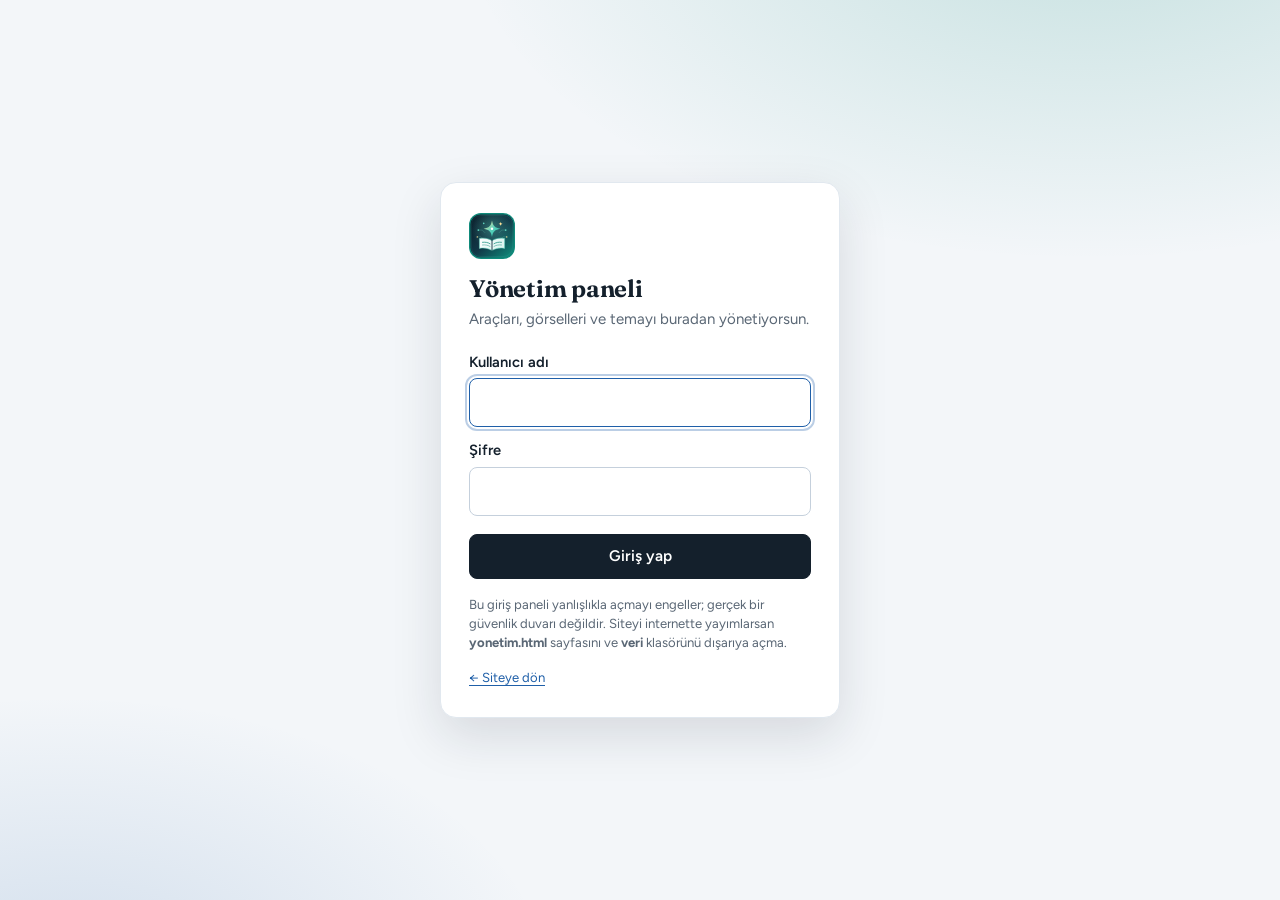
==== commit cdeacb11: "Site ikonu (favicon, yeni sekme, logo) ve 1200x630 WhatsApp sosyal medya paylasim banneri eklendi" ====
--- a/yonetim.html
+++ b/yonetim.html
@@ -5,6 +5,13 @@
   <meta name="viewport" content="width=device-width, initial-scale=1">
   <meta name="robots" content="noindex, nofollow">
   <title>Yönetim Paneli · Öğretmenin Yapay Zekâ Rehberi</title>
+  <meta name="theme-color" content="#0f8a7a">
+  <link rel="icon" type="image/svg+xml" href="assets/ikon.svg">
+  <link rel="icon" type="image/png" sizes="32x32" href="assets/favicon-32.png">
+  <link rel="icon" type="image/png" sizes="192x192" href="assets/favicon-192.png">
+  <link rel="shortcut icon" href="favicon.ico">
+  <link rel="apple-touch-icon" sizes="180x180" href="assets/apple-touch-icon.png">
+  <link rel="manifest" href="site.webmanifest">
   <link rel="preconnect" href="https://fonts.googleapis.com">
   <link rel="preconnect" href="https://fonts.gstatic.com" crossorigin>
   <link href="https://fonts.googleapis.com/css2?family=Figtree:wght@400;500;600;700&family=Fraunces:opsz,wght@9..144,500;9..144,650&display=swap" rel="stylesheet">
@@ -20,7 +27,7 @@
   <!-- Giriş ekranı -->
   <div class="giris-perde" id="giris-perde">
     <form class="giris-kutu" id="giris-form" autocomplete="on">
-      <div class="isaret">Y</div>
+      <div class="isaret"><img src="assets/ikon.svg" alt="" style="width:100%;height:100%;object-fit:contain"></div>
       <h1>Yönetim paneli</h1>
       <p class="giris-alt">Araçları, görselleri ve temayı buradan yönetiyorsun.</p>
       <label class="alan">
@@ -46,7 +53,7 @@
   <div class="panel" id="panel" hidden>
     <aside class="yan">
       <div class="yan-marka">
-        <span class="isaret" id="yan-im">Y</span>
+        <span class="isaret" id="yan-im"><img src="assets/ikon.svg" alt="" style="width:100%;height:100%;object-fit:contain"></span>
         <span>
           <strong id="yan-ad">Rehber</strong>
           <small>Yönetim paneli</small>
--- a/css/site.css
+++ b/css/site.css
@@ -44,10 +44,15 @@
 }
 
 * { box-sizing: border-box; }
+[hidden] { display: none !important; }
 html { scroll-behavior: smooth; -webkit-text-size-adjust: 100%; }
 body {
   margin: 0;
-  background: var(--kagit);
+  background:
+    radial-gradient(1200px 600px at 15% 10%, color-mix(in srgb, var(--k-metin) 6%, transparent), transparent 70%),
+    radial-gradient(1100px 620px at 88% 45%, color-mix(in srgb, var(--altin) 7%, transparent), transparent 70%),
+    var(--kagit);
+  background-attachment: fixed;
   color: var(--murekkep);
   font-family: var(--sans);
   font-size: var(--yazi-boyu, 17px);
@@ -55,7 +60,17 @@
   min-height: 100vh;
   display: flex;
   flex-direction: column;
-}
+  position: relative;
+}
+.ai-evren {
+  position: fixed;
+  inset: 0;
+  width: 100vw;
+  height: 100vh;
+  pointer-events: none;
+  z-index: 0;
+}
+main, .alt { position: relative; z-index: 1; }
 main { flex: 1; outline: none; }
 h1, h2, h3 { font-family: var(--serif); font-weight: 650; line-height: 1.15; margin: 0; letter-spacing: -.01em; text-wrap: balance; }
 h1 { font-size: clamp(2.1rem, 5.5vw, 3.6rem); }
@@ -74,46 +89,240 @@
 .atla:focus { left: 12px; }
 
 /* Üst menü */
-.ust { background: var(--kagit); border-bottom: 1px solid var(--cizgi); position: sticky; top: 0; z-index: 10; }
+.ust {
+  background: color-mix(in srgb, var(--kagit) 80%, transparent);
+  backdrop-filter: blur(14px);
+  -webkit-backdrop-filter: blur(14px);
+  border-bottom: 1px solid color-mix(in srgb, var(--cizgi) 85%, transparent);
+  position: sticky; top: 0; z-index: 10;
+}
 .ust-ic { display: flex; align-items: center; gap: 24px; min-height: 66px; flex-wrap: wrap; }
 .marka { display: flex; align-items: center; gap: 10px; text-decoration: none; color: inherit; margin-right: auto; padding: 8px 0; }
-.marka-logo { width: 40px; height: 40px; object-fit: contain; }
+.marka-logo { width: 40px; height: 40px; object-fit: contain; border-radius: 9px; flex-shrink: 0; }
+.alt-baslik-satir { display: flex; align-items: center; gap: 10px; margin-bottom: 4px; }
+.alt-logo { width: 28px; height: 28px; object-fit: contain; border-radius: 7px; flex-shrink: 0; }
 .marka-yazi { display: flex; flex-direction: column; line-height: 1.2; }
 .marka-yazi strong { font-family: var(--serif); font-size: 1.12rem; font-weight: 650; }
 .marka-yazi small { font-size: .74rem; color: var(--soluk); letter-spacing: .02em; }
 .menu { display: flex; gap: 4px; }
-.menu a { color: var(--murekkep); text-decoration: none; font-weight: 500; font-size: .95rem; padding: 7px 11px; border-radius: 7px; white-space: nowrap; }
+.menu a { color: var(--murekkep); text-decoration: none; font-weight: 500; font-size: .95rem; padding: 7px 11px; border-radius: 7px; white-space: nowrap; transition: background-color .16s ease; }
 .menu a:hover { background: var(--altin-acik); }
 .menu a[aria-current="page"] { background: var(--koyu); color: var(--koyu-yazi); }
 .menu-dugme { display: none; font: inherit; font-weight: 600; background: transparent; color: inherit; border: 1px solid var(--cizgi-koyu); border-radius: 7px; padding: 6px 12px; cursor: pointer; }
 
-/* Kahraman alan */
+/* Kahraman alan ve 3B İnteraktif Slayt Vitrini */
 .defter {
   position: relative;
   overflow: hidden;
   background:
-    radial-gradient(900px 420px at 88% -12%, color-mix(in srgb, var(--altin) 16%, transparent), transparent 70%),
-    radial-gradient(720px 380px at 6% 115%, color-mix(in srgb, var(--k-metin) 12%, transparent), transparent 70%),
-    linear-gradient(180deg, var(--kart) 0%, var(--kagit) 100%);
+    radial-gradient(960px 460px at 86% -8%, color-mix(in srgb, var(--altin) 18%, transparent), transparent 72%),
+    radial-gradient(760px 420px at 8% 110%, color-mix(in srgb, var(--k-metin) 14%, transparent), transparent 72%),
+    linear-gradient(180deg, color-mix(in srgb, var(--kart) 78%, transparent) 0%, color-mix(in srgb, var(--kagit) 65%, transparent) 100%);
   border-bottom: 1px solid var(--cizgi);
 }
-.defter-ic { padding: 58px 0 48px; position: relative; }
+.defter-ic {
+  padding: 50px 0 46px;
+  position: relative;
+  display: grid;
+  grid-template-columns: minmax(0, 1.12fr) minmax(320px, .88fr);
+  gap: 36px;
+  align-items: center;
+}
+.defter-ic.tek-sutun {
+  grid-template-columns: 1fr;
+}
+.cam-kapali .ust,
+.cam-kapali .sekmeli-ic,
+.cam-kapali .is-kart,
+.cam-kapali .vitrin-slayt,
+.cam-kapali .yeni-serit,
+.cam-kapali .ara-form,
+.cam-kapali .sayi-cip {
+  backdrop-filter: none !important;
+  -webkit-backdrop-filter: none !important;
+}
 .ust-etiket {
-  display: inline-block; font-size: .8rem; font-weight: 600; color: var(--altin-koyu);
+  display: inline-flex; align-items: center; gap: 8px;
+  font-size: .8rem; font-weight: 600; color: var(--altin-koyu);
   letter-spacing: .03em; margin-bottom: 14px;
-  background: var(--altin-acik); border: 1px solid color-mix(in srgb, var(--altin) 28%, transparent);
-  border-radius: 99px; padding: 4px 12px;
+  background: color-mix(in srgb, var(--altin-acik) 85%, var(--kart));
+  border: 1px solid color-mix(in srgb, var(--altin) 30%, transparent);
+  border-radius: 99px; padding: 5px 14px;
+  box-shadow: 0 2px 10px color-mix(in srgb, var(--altin) 10%, transparent);
+}
+.canli-nokta {
+  width: 7px; height: 7px; border-radius: 50%; background: var(--altin);
+  box-shadow: 0 0 0 3px color-mix(in srgb, var(--altin) 25%, transparent);
+  animation: nabiz 2.4s ease-in-out infinite;
 }
 .defter h1 { max-width: 15ch; }
-.defter .giris { font-size: 1.16rem; max-width: 56ch; margin: 16px 0 24px; }
-.ara-form { display: flex; gap: 8px; max-width: 540px; }
-.ara-form input { flex: 1; min-width: 0; }
-.girdi, .ara-form input {
+.defter .giris { font-size: 1.14rem; max-width: 52ch; margin: 14px 0 22px; color: color-mix(in srgb, var(--murekkep) 86%, var(--soluk)); }
+.ara-form {
+  display: flex; gap: 8px; max-width: 520px;
+  background: color-mix(in srgb, var(--kart) 90%, transparent);
+  backdrop-filter: blur(10px);
+  padding: 5px;
+  border-radius: 12px;
+  border: 1.5px solid var(--cizgi-koyu);
+  box-shadow: 0 10px 28px rgba(20, 32, 44, .06);
+  transition: border-color .18s ease, box-shadow .18s ease;
+}
+.ara-form:focus-within {
+  border-color: var(--altin);
+  box-shadow: 0 12px 32px color-mix(in srgb, var(--altin) 15%, transparent);
+}
+.ara-form input {
+  flex: 1; min-width: 0; border: 0 !important; background: transparent !important;
+  padding: 8px 12px !important; outline: none !important;
+}
+.girdi {
   font: inherit; color: inherit; background: var(--kart);
   border: 1.5px solid var(--cizgi-koyu); border-radius: 8px; padding: 10px 14px; width: 100%;
 }
-.girdi:focus, .ara-form input:focus { border-color: var(--k-metin); outline: 2px solid color-mix(in srgb, var(--k-metin) 30%, transparent); }
-.sayilar { font-size: .92rem; color: var(--soluk); margin: 14px 0 0; }
+.girdi:focus { border-color: var(--k-metin); outline: 2px solid color-mix(in srgb, var(--k-metin) 30%, transparent); }
+.sayilar-kapsul { display: flex; flex-wrap: wrap; gap: 8px; margin-top: 18px; }
+.sayi-cip {
+  display: inline-flex; align-items: center; gap: 5px;
+  font-size: .84rem; color: var(--soluk);
+  background: color-mix(in srgb, var(--kart) 75%, transparent);
+  border: 1px solid var(--cizgi);
+  border-radius: 99px; padding: 4px 12px;
+  backdrop-filter: blur(6px);
+}
+.sayi-cip b { color: var(--murekkep); font-weight: 700; }
+
+/* Sağ taraftaki 3B Cam Vitrin Slaytı */
+.vitrin-sahne {
+  position: relative;
+  display: flex; flex-direction: column; gap: 12px;
+  user-select: none;
+}
+.vitrin-kartlar {
+  position: relative;
+  min-height: 292px;
+  perspective: 1000px;
+}
+.vitrin-slayt {
+  position: absolute; inset: 0;
+  background: color-mix(in srgb, var(--kart) 88%, transparent);
+  backdrop-filter: blur(16px);
+  -webkit-backdrop-filter: blur(16px);
+  border: 1px solid color-mix(in srgb, var(--altin) 26%, var(--cizgi));
+  border-radius: 18px;
+  padding: 20px 22px 18px;
+  display: flex; flex-direction: column; gap: 11px;
+  box-shadow:
+    0 20px 45px rgba(20, 32, 44, .10),
+    inset 0 1px 0 rgba(255, 255, 255, .45);
+  opacity: 0;
+  pointer-events: none;
+  transform: translateY(14px) scale(.94);
+  transition: transform .48s cubic-bezier(.2, .8, .2, 1), opacity .42s ease, border-color .3s ease;
+  z-index: 1;
+}
+.vitrin-slayt.aktif {
+  opacity: 1;
+  pointer-events: auto;
+  transform: translateY(0) scale(1);
+  z-index: 3;
+}
+.vitrin-slayt.sonraki {
+  opacity: .42;
+  transform: translateY(12px) translateX(10px) scale(.95);
+  z-index: 2;
+  filter: blur(.5px);
+}
+.vitrin-slayt.onceki {
+  opacity: 0;
+  transform: translateY(-12px) scale(.95);
+  z-index: 1;
+}
+.vitrin-ust {
+  display: flex; align-items: center; gap: 8px;
+  font-size: .72rem; font-weight: 700; letter-spacing: .05em;
+}
+.vitrin-cip {
+  display: inline-flex; align-items: center; gap: 6px;
+  color: var(--altin-koyu);
+  background: var(--altin-acik);
+  padding: 3px 9px; border-radius: 99px;
+}
+.vitrin-cip .nokta { width: 6px; height: 6px; border-radius: 50%; background: var(--altin); }
+.vitrin-kat {
+  color: var(--koyu-yazi); padding: 2px 8px; border-radius: 6px; font-size: .7rem;
+}
+.vitrin-no { margin-left: auto; color: var(--soluk); font-variant-numeric: tabular-nums; }
+.vitrin-bas { display: flex; align-items: center; gap: 14px; }
+.vitrin-bas .logo.buyuk { width: 54px; height: 54px; border-radius: 13px; padding: 7px; }
+.vitrin-bas-yazi { min-width: 0; }
+.vitrin-bas-yazi h3 { font-size: 1.32rem; margin: 0 0 5px; }
+.vitrin-bas-yazi h3 a { color: var(--murekkep); text-decoration: none; }
+.vitrin-bas-yazi h3 a:hover { color: var(--altin-koyu); }
+.vitrin-ozet {
+  margin: 0; font-size: .92rem; line-height: 1.45; color: var(--soluk);
+  display: -webkit-box; -webkit-line-clamp: 2; -webkit-box-orient: vertical; overflow: hidden;
+}
+.vitrin-kutu {
+  background: color-mix(in srgb, var(--altin-acik) 55%, var(--kart));
+  border: 1px solid color-mix(in srgb, var(--altin) 22%, var(--cizgi));
+  border-radius: 11px; padding: 9px 12px; margin-top: auto;
+}
+.vitrin-kutu-etiket {
+  display: block; font-size: .72rem; font-weight: 700; color: var(--altin-koyu);
+  text-transform: uppercase; letter-spacing: .04em; margin-bottom: 2px;
+}
+.vitrin-kutu p {
+  margin: 0; font-size: .85rem; line-height: 1.38; color: var(--murekkep);
+  display: -webkit-box; -webkit-line-clamp: 2; -webkit-box-orient: vertical; overflow: hidden;
+}
+.vitrin-alt {
+  display: flex; align-items: center; justify-content: space-between; gap: 10px;
+  padding-top: 4px;
+}
+.vitrin-bag {
+  font-size: .88rem; font-weight: 700; color: var(--altin-koyu); text-decoration: none;
+  display: inline-flex; align-items: center; gap: 5px;
+}
+.vitrin-bag:hover { text-decoration: underline; }
+.vitrin-dis {
+  font-size: .8rem; font-weight: 600; color: var(--soluk); text-decoration: none;
+  padding: 3px 9px; border-radius: 6px; border: 1px solid var(--cizgi);
+}
+.vitrin-dis:hover { color: var(--murekkep); border-color: var(--cizgi-koyu); }
+.vitrin-cubuk {
+  display: flex; align-items: center; justify-content: center; gap: 10px;
+  padding-top: 2px;
+}
+.vitrin-ok {
+  width: 28px; height: 28px; border-radius: 50%;
+  border: 1px solid var(--cizgi-koyu);
+  background: color-mix(in srgb, var(--kart) 85%, transparent);
+  color: var(--murekkep); font-size: 1.1rem; line-height: 1;
+  display: grid; place-items: center; cursor: pointer;
+  transition: background-color .16s ease, transform .16s ease;
+}
+.vitrin-ok:hover { background: var(--altin-acik); border-color: var(--altin); transform: scale(1.06); }
+.vitrin-noktalar { display: flex; align-items: center; gap: 6px; }
+.vitrin-nokta {
+  width: 18px; height: 6px; border-radius: 99px; border: 0; padding: 0;
+  background: var(--cizgi-koyu); cursor: pointer; overflow: hidden; position: relative;
+  transition: width .28s ease, background-color .28s ease;
+}
+.vitrin-nokta.aktif { width: 38px; background: color-mix(in srgb, var(--altin) 25%, var(--cizgi)); }
+.vitrin-dolum {
+  position: absolute; inset: 0; width: 0%;
+  background: var(--altin); border-radius: 99px;
+}
+.vitrin-nokta.aktif .vitrin-dolum {
+  animation: slaytDolum 4.8s linear forwards;
+}
+.vitrin-sahne.duraklat .vitrin-nokta.aktif .vitrin-dolum {
+  animation-play-state: paused;
+}
+@keyframes slaytDolum {
+  from { width: 0%; }
+  to { width: 100%; }
+}
 
 .bolum { padding: 46px 0; }
 .bolum-bas { display: flex; flex-wrap: wrap; align-items: baseline; justify-content: space-between; gap: 6px 20px; margin-bottom: 22px; }
@@ -138,7 +347,10 @@
   border-radius: 7px 7px 0 0; color: var(--koyu-yazi); font-size: .75rem; font-weight: 600; letter-spacing: .02em; white-space: nowrap;
 }
 .sekmeli-ic {
-  background: var(--kart); border: 1px solid var(--cizgi); border-radius: var(--yaricap);
+  background: color-mix(in srgb, var(--kart) 86%, transparent);
+  backdrop-filter: blur(8px);
+  -webkit-backdrop-filter: blur(8px);
+  border: 1px solid var(--cizgi); border-radius: var(--yaricap);
   padding: 16px 18px 15px; height: 100%; display: flex; flex-direction: column; transition: transform .14s ease, box-shadow .14s ease, border-color .14s ease;
 }
 a.sekmeli:hover .sekmeli-ic { transform: translateY(-2px); box-shadow: var(--golge); border-color: var(--cizgi-koyu); }
@@ -395,99 +607,184 @@
 ul.logolu li { display: flex; align-items: center; gap: 10px; margin: 0; }
 .yon-liste .logo + span { margin-right: auto; }
 
-/* ---------- "Yapacağın işi seç" kutucukları ---------- */
-/* Kart yerine ikon madalyonu: büyük ikon, altında küçük başlık.
-   Madalyonun biçimi (yuvarlak / altıgen / yumuşak kare) panelden seçilir;
-   .is-izgara üzerindeki sekil-* sınıfı belirler. */
+/* ---------- "Yapacağın işi seç" kategori kartları ---------- */
+/* Sade ve modern kategori kartları: üstte zengin duotone ikon madalyonu,
+   altında kategori başlığı ve kısa açıklama. Madalyon biçimi (yuvarlak / altıgen /
+   yumuşak kare) yönetim panelinden seçilebilir. */
 .is-izgara {
   display: grid;
-  grid-template-columns: repeat(auto-fill, minmax(126px, 1fr));
-  gap: 26px 10px;
+  grid-template-columns: repeat(auto-fit, minmax(140px, 1fr));
+  gap: 14px;
 }
 .is-kart {
-  display: flex; flex-direction: column; align-items: center; gap: 11px;
-  text-align: center; text-decoration: none; color: inherit; padding: 4px 2px;
+  position: relative;
+  display: flex; flex-direction: column; align-items: center; gap: 13px;
+  text-align: center; text-decoration: none; color: inherit;
+  background: color-mix(in srgb, var(--kart) 85%, transparent);
+  backdrop-filter: blur(8px);
+  -webkit-backdrop-filter: blur(8px);
+  border: 1px solid var(--cizgi);
+  border-radius: calc(var(--yaricap) + 4px);
+  padding: 20px 12px 16px;
+  overflow: hidden;
+  transition: transform .2s ease, box-shadow .2s ease, border-color .2s ease;
+}
+.is-kart::before {
+  content: ''; position: absolute; inset: 0 0 auto 0; height: 3px;
+  background: currentColor; opacity: .55;
+  transition: opacity .2s ease, height .2s ease;
 }
 .is-madalyon {
-  width: 86px; height: 86px; display: grid; place-items: center;
-  background: color-mix(in srgb, currentColor 11%, var(--kart));
-  border: 1px solid color-mix(in srgb, currentColor 22%, var(--kart));
-  transition: transform .2s ease, box-shadow .2s ease, background-color .2s ease;
-}
-.is-madalyon .ikon { width: 38px; height: 38px; }
-.is-kart b { font-size: .9rem; font-weight: 600; line-height: 1.3; max-width: 15ch; color: var(--murekkep); }
-.is-kart small { font-size: .76rem; color: var(--soluk); display: block; margin-top: 2px; }
+  width: 72px; height: 72px; display: grid; place-items: center; flex-shrink: 0;
+  background:
+    radial-gradient(circle at 30% 25%, color-mix(in srgb, currentColor 22%, var(--kart)), color-mix(in srgb, currentColor 9%, var(--kart)));
+  border: 1.5px solid color-mix(in srgb, currentColor 24%, var(--kart));
+  box-shadow: 0 6px 16px color-mix(in srgb, currentColor 12%, transparent);
+  transition: transform .22s cubic-bezier(.2, .8, .2, 1), box-shadow .22s ease, background .22s ease;
+}
+.is-madalyon .ikon {
+  width: 36px; height: 36px;
+  transition: transform .22s cubic-bezier(.2, .8, .2, 1);
+}
+.is-yazi { display: flex; flex-direction: column; align-items: center; gap: 3px; }
+.is-kart b {
+  font-size: .95rem; font-weight: 700; line-height: 1.25;
+  color: var(--murekkep); display: block;
+}
+.is-kart small {
+  font-size: .78rem; color: var(--soluk); line-height: 1.3;
+  display: block; margin-top: 2px;
+}
+.is-kart:hover,
+.is-kart:focus-visible {
+  transform: translateY(-4px);
+  box-shadow: var(--golge);
+  border-color: color-mix(in srgb, currentColor 42%, var(--cizgi));
+  outline: none;
+}
+.is-kart:hover::before,
+.is-kart:focus-visible::before { opacity: 1; height: 4px; }
 .is-kart:hover .is-madalyon,
 .is-kart:focus-visible .is-madalyon {
-  transform: translateY(-5px);
-  background: color-mix(in srgb, currentColor 20%, var(--kart));
-  box-shadow: var(--golge);
-}
-.is-kart:hover b { text-decoration: underline; text-underline-offset: 3px; }
-.is-kart:focus-visible { outline: none; }
-.is-kart:focus-visible b { text-decoration: underline; text-underline-offset: 3px; }
+  transform: scale(1.06);
+  background:
+    radial-gradient(circle at 30% 25%, color-mix(in srgb, currentColor 30%, var(--kart)), color-mix(in srgb, currentColor 14%, var(--kart)));
+  box-shadow: 0 8px 20px color-mix(in srgb, currentColor 20%, transparent);
+}
+.is-kart:hover .is-madalyon .ikon,
+.is-kart:focus-visible .is-madalyon .ikon { transform: scale(1.08); }
+
+/* Yedi kategorinin her biri kendi ayırt edici rengini alır */
+.m-metin { color: var(--k-metin); }
+.m-gorsel { color: var(--k-gorsel); }
+.m-ses { color: var(--k-ses); }
+.m-video { color: var(--k-video); }
+.m-sunum { color: var(--k-egitim); }
+.m-arastirma { color: color-mix(in srgb, var(--k-metin) 52%, var(--k-ses)); }
+.m-oyun { color: color-mix(in srgb, var(--k-video) 55%, var(--k-metin)); }
 
 .sekil-yuvarlak .is-madalyon { border-radius: 50%; }
-.sekil-yumusak .is-madalyon { border-radius: 30%; }
+.sekil-yumusak .is-madalyon { border-radius: 26%; }
 .sekil-altigen .is-madalyon {
-  border: 0; border-radius: 0;
-  background: color-mix(in srgb, currentColor 15%, var(--kart));
+  border: 0; border-radius: 0; box-shadow: none;
+  background: color-mix(in srgb, currentColor 16%, var(--kart));
   clip-path: polygon(50% 0%, 93.3% 25%, 93.3% 75%, 50% 100%, 6.7% 75%, 6.7% 25%);
 }
 .sekil-altigen .is-kart:hover .is-madalyon { box-shadow: none; }
 
-/* ---------- Yeni eklenen araçlar şeridi ---------- */
-.yeni-serit { background: var(--kagit); border-bottom: 1px solid var(--cizgi); padding: 13px 0; }
-.yeni-ic { display: flex; align-items: center; gap: 10px 18px; flex-wrap: wrap; }
+/* Görev detay sayfasındaki başlık ikonu, çoklu prompt yığını ve diğer işler çipleri */
+.kucuk-madalyon { width: 56px; height: 56px; border-radius: 16px; }
+.kucuk-madalyon .ikon { width: 30px; height: 30px; }
+.prompt-yigin { display: grid; gap: 16px; }
+.diger-gorevler { display: flex; flex-wrap: wrap; gap: 10px; }
+.diger-cip {
+  display: inline-flex; align-items: center; gap: 8px;
+  background: var(--kart); border: 1px solid var(--cizgi); border-radius: 99px;
+  padding: 7px 15px 7px 10px; text-decoration: none; color: var(--murekkep);
+  font-weight: 600; font-size: .92rem;
+  transition: transform .16s ease, border-color .16s ease, box-shadow .16s ease;
+}
+.diger-cip:hover { transform: translateY(-2px); border-color: var(--cizgi-koyu); box-shadow: var(--golge); }
+.diger-cip .ikon { width: 20px; height: 20px; display: block; }
+
+/* ---------- Sonsuz Kayan Vitrin Şeridi (Marquee) ---------- */
+.yeni-serit {
+  background: color-mix(in srgb, var(--kart) 68%, transparent);
+  backdrop-filter: blur(10px);
+  -webkit-backdrop-filter: blur(10px);
+  border-bottom: 1px solid var(--cizgi);
+  padding: 12px 0;
+  overflow: hidden;
+}
+.yeni-ic { display: flex; align-items: center; gap: 16px; }
 .yeni-etiket {
   display: inline-flex; align-items: center; gap: 8px; flex-shrink: 0;
-  font-size: .76rem; font-weight: 700; letter-spacing: .05em; text-transform: uppercase;
+  font-size: .74rem; font-weight: 700; letter-spacing: .06em; text-transform: uppercase;
   color: var(--altin-koyu);
-}
-.yeni-etiket::before {
-  content: ''; width: 7px; height: 7px; border-radius: 50%; background: var(--altin);
+  background: var(--altin-acik);
+  border: 1px solid color-mix(in srgb, var(--altin) 25%, transparent);
+  padding: 5px 12px; border-radius: 99px;
+}
+.yeni-etiket i {
+  width: 7px; height: 7px; border-radius: 50%; background: var(--altin);
   animation: nabiz 2.4s ease-in-out infinite;
 }
-.yeni-liste { display: flex; flex-wrap: wrap; gap: 8px; list-style: none; padding: 0; margin: 0; }
-.yeni-liste li {
-  margin: 0;
-  animation: yeniGir .5s cubic-bezier(.2, .7, .3, 1) backwards;
-  animation-delay: calc(var(--s) * 75ms);
-}
+.yeni-pencere {
+  flex: 1; min-width: 0; overflow: hidden;
+  -webkit-mask-image: linear-gradient(90deg, transparent 0%, #000 6%, #000 94%, transparent 100%);
+  mask-image: linear-gradient(90deg, transparent 0%, #000 6%, #000 94%, transparent 100%);
+}
+.yeni-liste {
+  display: flex; align-items: center; gap: 10px;
+  list-style: none; padding: 3px 0; margin: 0;
+  width: max-content;
+  animation: seritKay 36s linear infinite;
+}
+.yeni-pencere:hover .yeni-liste,
+.yeni-pencere:focus-within .yeni-liste {
+  animation-play-state: paused;
+}
+.yeni-liste li { margin: 0; flex-shrink: 0; }
 .yeni-rozet {
-  display: flex; align-items: center; gap: 8px; text-decoration: none; color: inherit;
-  background: var(--kart); border: 1px solid var(--cizgi); border-radius: 99px;
-  padding: 4px 14px 4px 4px; font-size: .87rem; font-weight: 600; white-space: nowrap;
+  display: flex; align-items: center; gap: 9px; text-decoration: none; color: inherit;
+  background: color-mix(in srgb, var(--kart) 92%, transparent);
+  border: 1px solid var(--cizgi); border-radius: 99px;
+  padding: 4px 13px 4px 5px; font-size: .86rem; font-weight: 600; white-space: nowrap;
+  box-shadow: 0 2px 8px rgba(20, 32, 44, .04);
   transition: transform .18s ease, box-shadow .18s ease, border-color .18s ease;
 }
 .yeni-rozet:hover, .yeni-rozet:focus-visible {
-  transform: translateY(-3px); box-shadow: var(--golge); border-color: var(--cizgi-koyu);
+  transform: translateY(-2px); box-shadow: var(--golge); border-color: var(--altin);
 }
 .yeni-rozet .logo {
-  width: 30px; height: 30px; border-radius: 50%; padding: 3px;
-  animation: suzul 5s ease-in-out infinite;
-  animation-delay: calc(var(--s) * 240ms);
-}
-.yeni-rozet:hover .logo { animation-play-state: paused; }
-
-@keyframes yeniGir {
-  from { opacity: 0; transform: translateY(12px) scale(.88); }
-  to { opacity: 1; transform: none; }
+  width: 28px; height: 28px; border-radius: 50%; padding: 3px;
+}
+.yeni-rozet-kat {
+  font-size: .72rem; font-weight: 700; opacity: .82;
+  padding-left: 6px; border-left: 1px solid var(--cizgi);
+}
+
+@keyframes seritKay {
+  from { transform: translateX(0); }
+  to { transform: translateX(-50%); }
 }
 @keyframes nabiz {
   0%, 100% { transform: scale(1); opacity: 1; }
   50% { transform: scale(1.7); opacity: .4; }
 }
-@keyframes suzul {
-  0%, 100% { transform: translateY(0); }
-  50% { transform: translateY(-3px); }
-}
-
+
+@media (max-width: 980px) {
+  .defter-ic { grid-template-columns: 1fr; gap: 28px; padding: 38px 0 34px; }
+  .is-izgara { grid-template-columns: repeat(auto-fill, minmax(148px, 1fr)); gap: 12px; }
+}
 @media (max-width: 560px) {
-  .is-izgara { grid-template-columns: repeat(auto-fill, minmax(104px, 1fr)); gap: 20px 8px; }
-  .is-madalyon { width: 72px; height: 72px; }
-  .is-madalyon .ikon { width: 32px; height: 32px; }
-  .is-kart b { font-size: .84rem; }
-  .yeni-liste { gap: 6px; }
+  .vitrin-kartlar { min-height: 310px; }
+  .yeni-etiket { display: none; }
+  .is-izgara { grid-template-columns: repeat(2, 1fr); gap: 10px; }
+  .is-kart { padding: 16px 10px 14px; gap: 10px; }
+  .is-madalyon { width: 62px; height: 62px; }
+  .is-madalyon .ikon { width: 30px; height: 30px; }
+  .is-kart b { font-size: .88rem; }
+  .yeni-liste { gap: 8px; }
   .yeni-rozet { font-size: .82rem; padding-right: 11px; }
 }
--- a/css/yonetim.css
+++ b/css/yonetim.css
@@ -129,6 +129,7 @@
 }
 .satir.ikili { grid-template-columns: minmax(0, 1fr) minmax(0, 1.4fr) auto; }
 .satir.tekli { grid-template-columns: minmax(0, 1fr) auto; }
+.satir.dortlu { grid-template-columns: 64px minmax(140px, .9fr) minmax(0, 1.5fr) minmax(120px, .7fr) auto; }
 .satir .girdi { margin: 0; }
 .ekle-satir { margin-top: 10px; }
 .yardim { font-size: .84rem; color: var(--soluk); margin: 4px 0 10px; line-height: 1.45; }
@@ -261,3 +262,274 @@
 .hazir-tema .is-madalyon { width: 54px; height: 54px; margin-bottom: 9px; }
 .hazir-tema .is-madalyon .ikon { width: 25px; height: 25px; }
 .hazir-tema .is-kart { cursor: default; }
+
+/* ---------- Canlı Önizlemeli Görsel Sayfa Düzenleyici (Sayfalar ve Yerleşim) ---------- */
+
+.govde.genis-govde {
+  max-width: none;
+  padding: 14px 18px 20px;
+}
+
+.gorsel-duzenleyici {
+  display: grid;
+  grid-template-columns: 440px minmax(0, 1fr);
+  gap: 16px;
+  align-items: start;
+  min-height: calc(100vh - 96px);
+}
+
+.gd-sol {
+  position: sticky;
+  top: 72px;
+  max-height: calc(100vh - 88px);
+  overflow-y: auto;
+  background: var(--kart);
+  border: 1px solid var(--cizgi);
+  border-radius: var(--yaricap);
+  box-shadow: 0 12px 32px rgba(20, 32, 44, .06);
+  display: flex;
+  flex-direction: column;
+}
+
+@keyframes solVurguDarbe {
+  0% { box-shadow: 0 0 0 0 color-mix(in srgb, var(--altin) 55%, transparent); border-color: var(--altin); }
+  100% { box-shadow: 0 12px 32px rgba(20, 32, 44, .06); border-color: var(--cizgi); }
+}
+.gd-sol.vurgu-darbe {
+  animation: solVurguDarbe .75s ease-out;
+}
+
+.gd-sol-ust {
+  position: sticky;
+  top: 0;
+  z-index: 5;
+  background: color-mix(in srgb, var(--kart) 94%, transparent);
+  backdrop-filter: blur(8px);
+  padding: 13px 15px 11px;
+  border-bottom: 1px solid var(--cizgi);
+}
+
+.gd-secili-rozet {
+  background: var(--altin-acik);
+  border: 1px solid color-mix(in srgb, var(--altin) 35%, var(--cizgi));
+  border-radius: 9px;
+  padding: 8px 11px;
+  margin-bottom: 9px;
+}
+.gd-secili-rozet span {
+  display: block;
+  font-size: .68rem;
+  font-weight: 700;
+  letter-spacing: .06em;
+  text-transform: uppercase;
+  color: var(--altin-koyu);
+}
+.gd-secili-rozet b {
+  display: block;
+  font-size: .92rem;
+  color: var(--murekkep);
+  margin-top: 1px;
+}
+
+.gd-hizli-cubuk {
+  display: flex;
+  flex-wrap: wrap;
+  gap: 5px;
+}
+.cip.kucuk-cip {
+  font-size: .76rem;
+  padding: 4px 9px;
+  border-radius: 7px;
+}
+
+.gd-sol-icerik {
+  padding: 14px 15px 22px;
+  display: flex;
+  flex-direction: column;
+  gap: 14px;
+}
+
+.gd-ust-eylem {
+  display: flex;
+  align-items: center;
+  justify-content: space-between;
+  gap: 8px;
+  flex-wrap: wrap;
+}
+
+.gd-grup {
+  border: 1px solid var(--cizgi);
+  border-radius: 10px;
+  padding: 13px;
+  background: color-mix(in srgb, var(--kagit) 45%, var(--kart));
+}
+.gd-grup.Vurgulu {
+  border-color: color-mix(in srgb, var(--altin) 48%, var(--cizgi));
+  background: color-mix(in srgb, var(--altin-acik) 35%, var(--kart));
+}
+.gd-grup > h3 {
+  font-size: 1rem;
+  margin: 0 0 10px;
+}
+
+.gd-menu-liste {
+  display: flex;
+  flex-direction: column;
+  gap: 9px;
+}
+.gd-menu-oge {
+  border: 1px solid var(--cizgi);
+  border-radius: 9px;
+  padding: 10px;
+  background: var(--kart);
+}
+.gd-menu-oge.pasif {
+  opacity: .6;
+}
+.gd-menu-alt {
+  display: flex;
+  align-items: center;
+  gap: 8px;
+  margin-top: 6px;
+}
+
+.gd-arac-secim {
+  display: flex;
+  flex-direction: column;
+  gap: 6px;
+  max-height: 310px;
+  overflow-y: auto;
+  padding-right: 3px;
+}
+.gd-arac-satir {
+  display: flex;
+  align-items: center;
+  justify-content: space-between;
+  gap: 8px;
+  padding: 6px 8px;
+  border: 1px solid var(--cizgi);
+  border-radius: 8px;
+  background: var(--kart);
+  font-size: .88rem;
+}
+.gd-arac-satir.pasif { opacity: .55; }
+.gd-arac-satir label {
+  display: flex;
+  align-items: center;
+  gap: 7px;
+  cursor: pointer;
+  min-width: 0;
+}
+
+.gd-sag {
+  position: sticky;
+  top: 72px;
+  display: flex;
+  flex-direction: column;
+  height: calc(100vh - 88px);
+  background: var(--kart);
+  border: 1px solid var(--cizgi);
+  border-radius: var(--yaricap);
+  overflow: hidden;
+  box-shadow: 0 14px 38px rgba(20, 32, 44, .08);
+}
+
+.gd-sag-ust {
+  display: flex;
+  align-items: center;
+  gap: 8px;
+  flex-wrap: wrap;
+  padding: 9px 12px;
+  background: var(--kagit);
+  border-bottom: 1px solid var(--cizgi);
+}
+
+.gd-sayfa-sekmeler {
+  display: flex;
+  flex-wrap: wrap;
+  gap: 4px;
+}
+.gd-sekme {
+  font: inherit;
+  font-size: .82rem;
+  font-weight: 600;
+  padding: 5px 10px;
+  border-radius: 7px;
+  border: 1px solid var(--cizgi-koyu);
+  background: var(--kart);
+  color: var(--murekkep);
+  cursor: pointer;
+}
+.gd-sekme:hover {
+  border-color: var(--altin);
+}
+.gd-sekme[aria-pressed="true"] {
+  background: var(--altin);
+  border-color: var(--altin);
+  color: var(--koyu-yazi);
+}
+
+.gd-alt-secim {
+  max-width: 220px;
+  padding: 5px 8px;
+  font-size: .82rem;
+  margin-left: auto;
+}
+
+.gd-cihaz-grup {
+  display: flex;
+  gap: 4px;
+}
+.gd-cihaz-grup .mini[aria-pressed="true"] {
+  background: var(--koyu);
+  color: var(--koyu-yazi);
+  border-color: var(--koyu);
+}
+
+.gd-ipucu {
+  padding: 6px 12px;
+  font-size: .8rem;
+  background: color-mix(in srgb, var(--altin-acik) 65%, var(--kart));
+  border-bottom: 1px solid var(--cizgi);
+  color: var(--murekkep);
+}
+
+.gd-cerceve-sar {
+  flex: 1;
+  min-height: 0;
+  background: color-mix(in srgb, var(--murekkep) 7%, var(--kagit));
+  display: flex;
+  justify-content: center;
+  align-items: stretch;
+  overflow: hidden;
+}
+.gd-cerceve-sar.cihaz-mobil {
+  padding: 14px;
+}
+.gd-cerceve-sar iframe {
+  width: 100%;
+  height: 100%;
+  border: 0;
+  background: var(--kagit);
+  transition: max-width .25s ease;
+}
+.gd-cerceve-sar.cihaz-mobil iframe {
+  max-width: 390px;
+  border: 1px solid var(--cizgi-koyu);
+  border-radius: 18px;
+  box-shadow: 0 18px 48px rgba(0, 0, 0, .18);
+}
+
+@media (max-width: 1180px) {
+  .gorsel-duzenleyici {
+    grid-template-columns: 1fr;
+  }
+  .gd-sol, .gd-sag {
+    position: static;
+    max-height: none;
+    height: auto;
+  }
+  .gd-cerceve-sar {
+    height: 70vh;
+  }
+}
